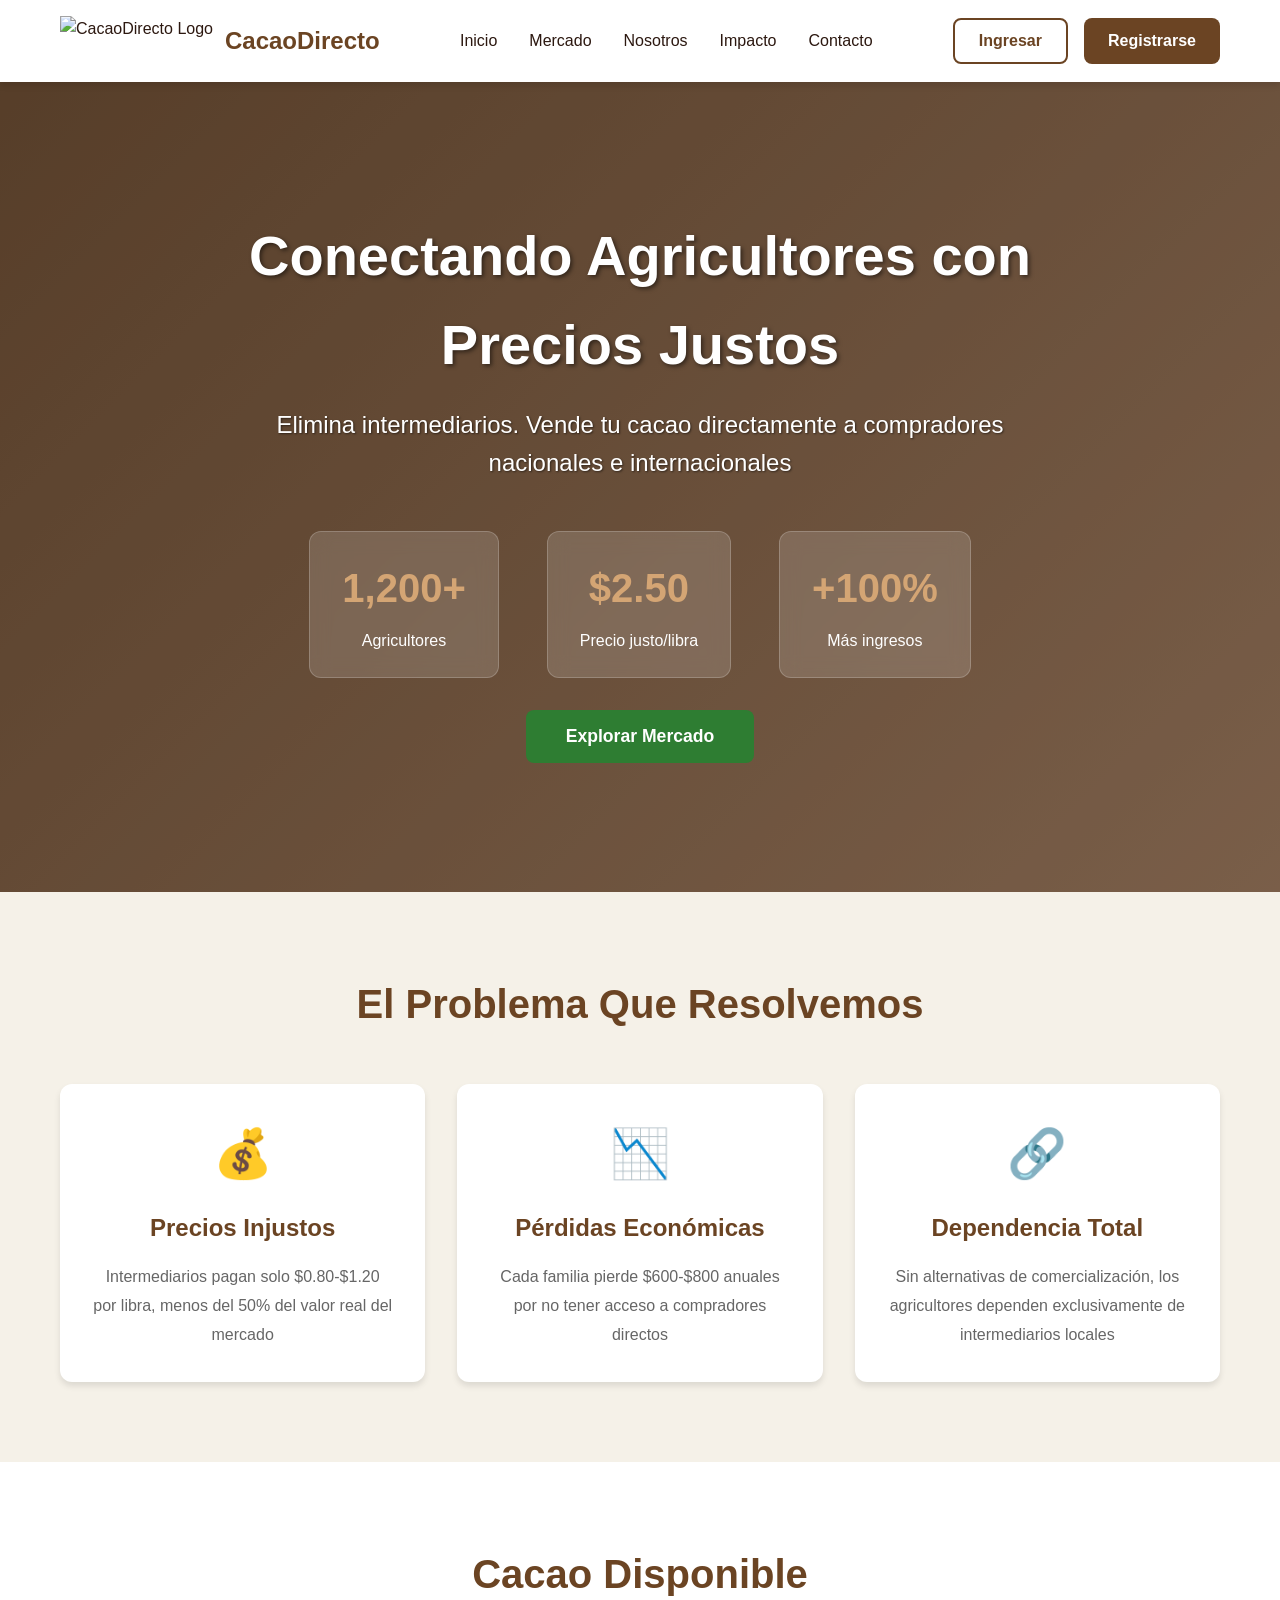
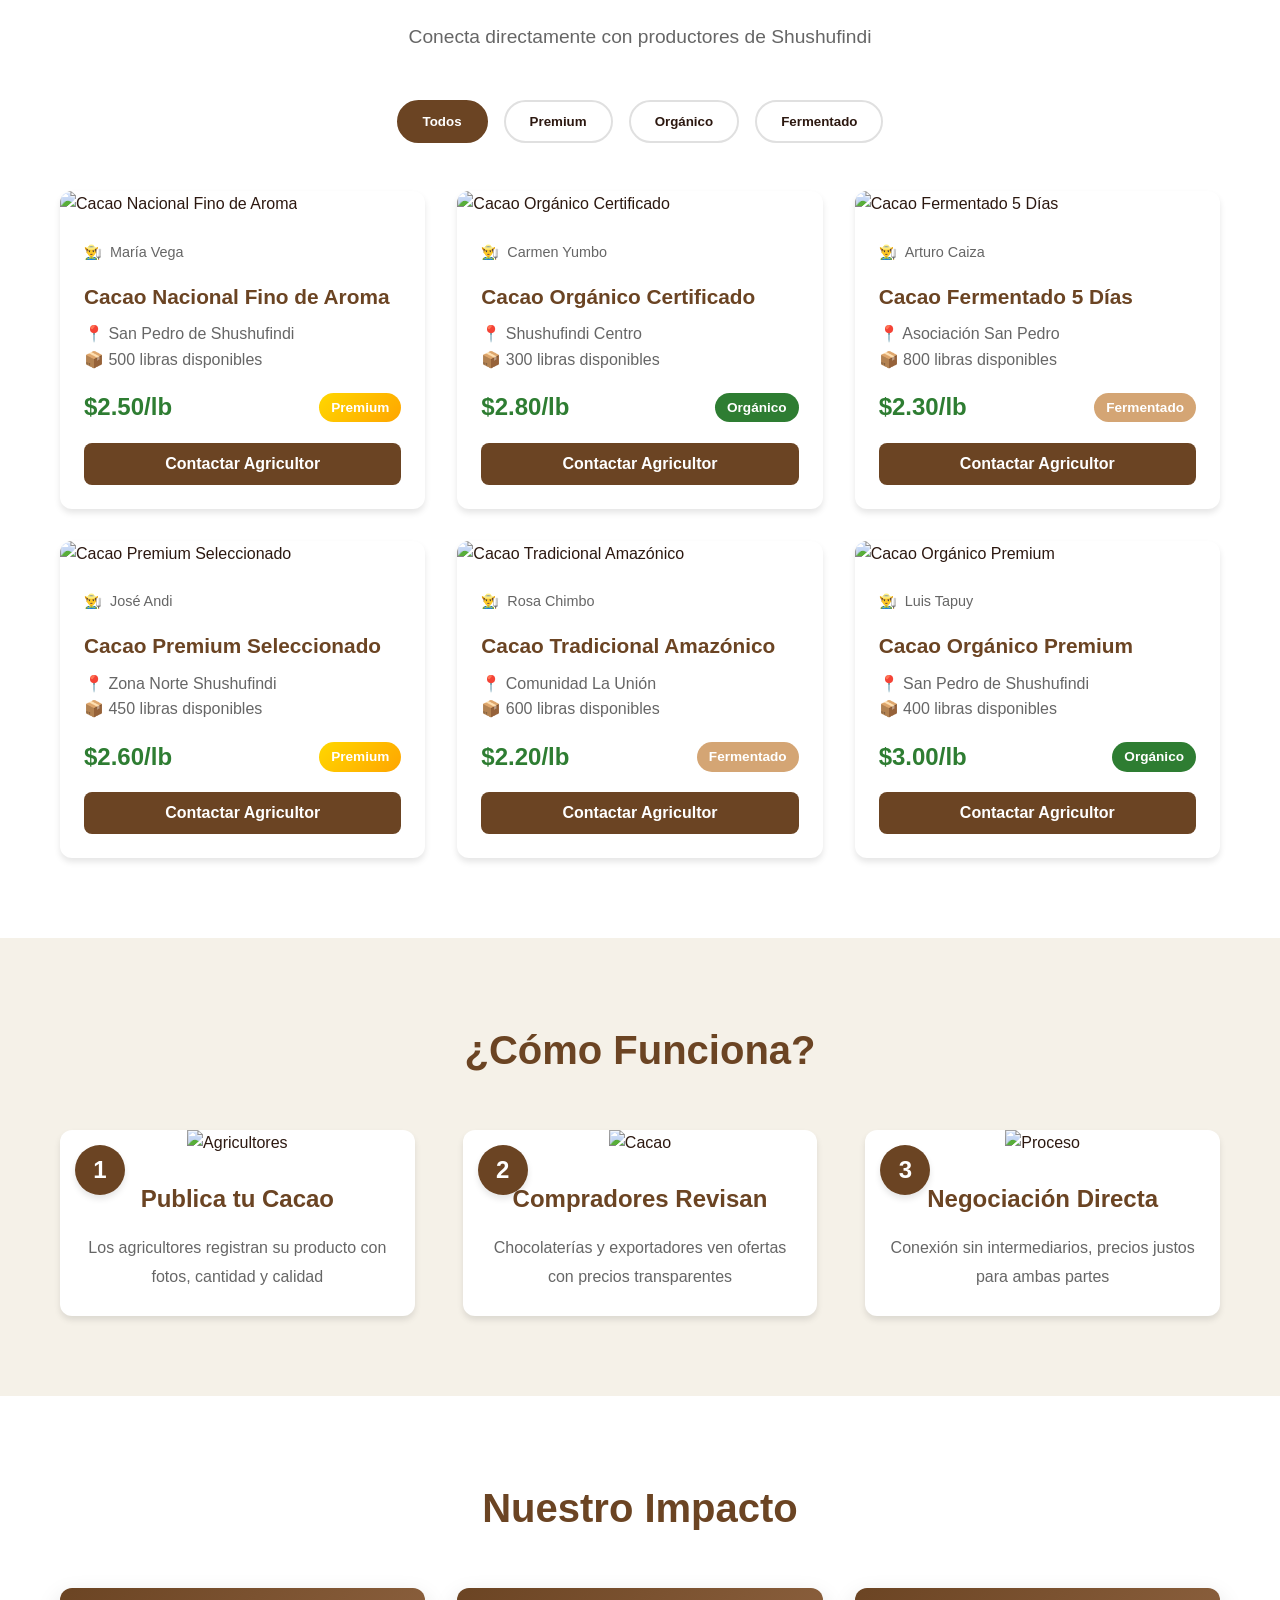
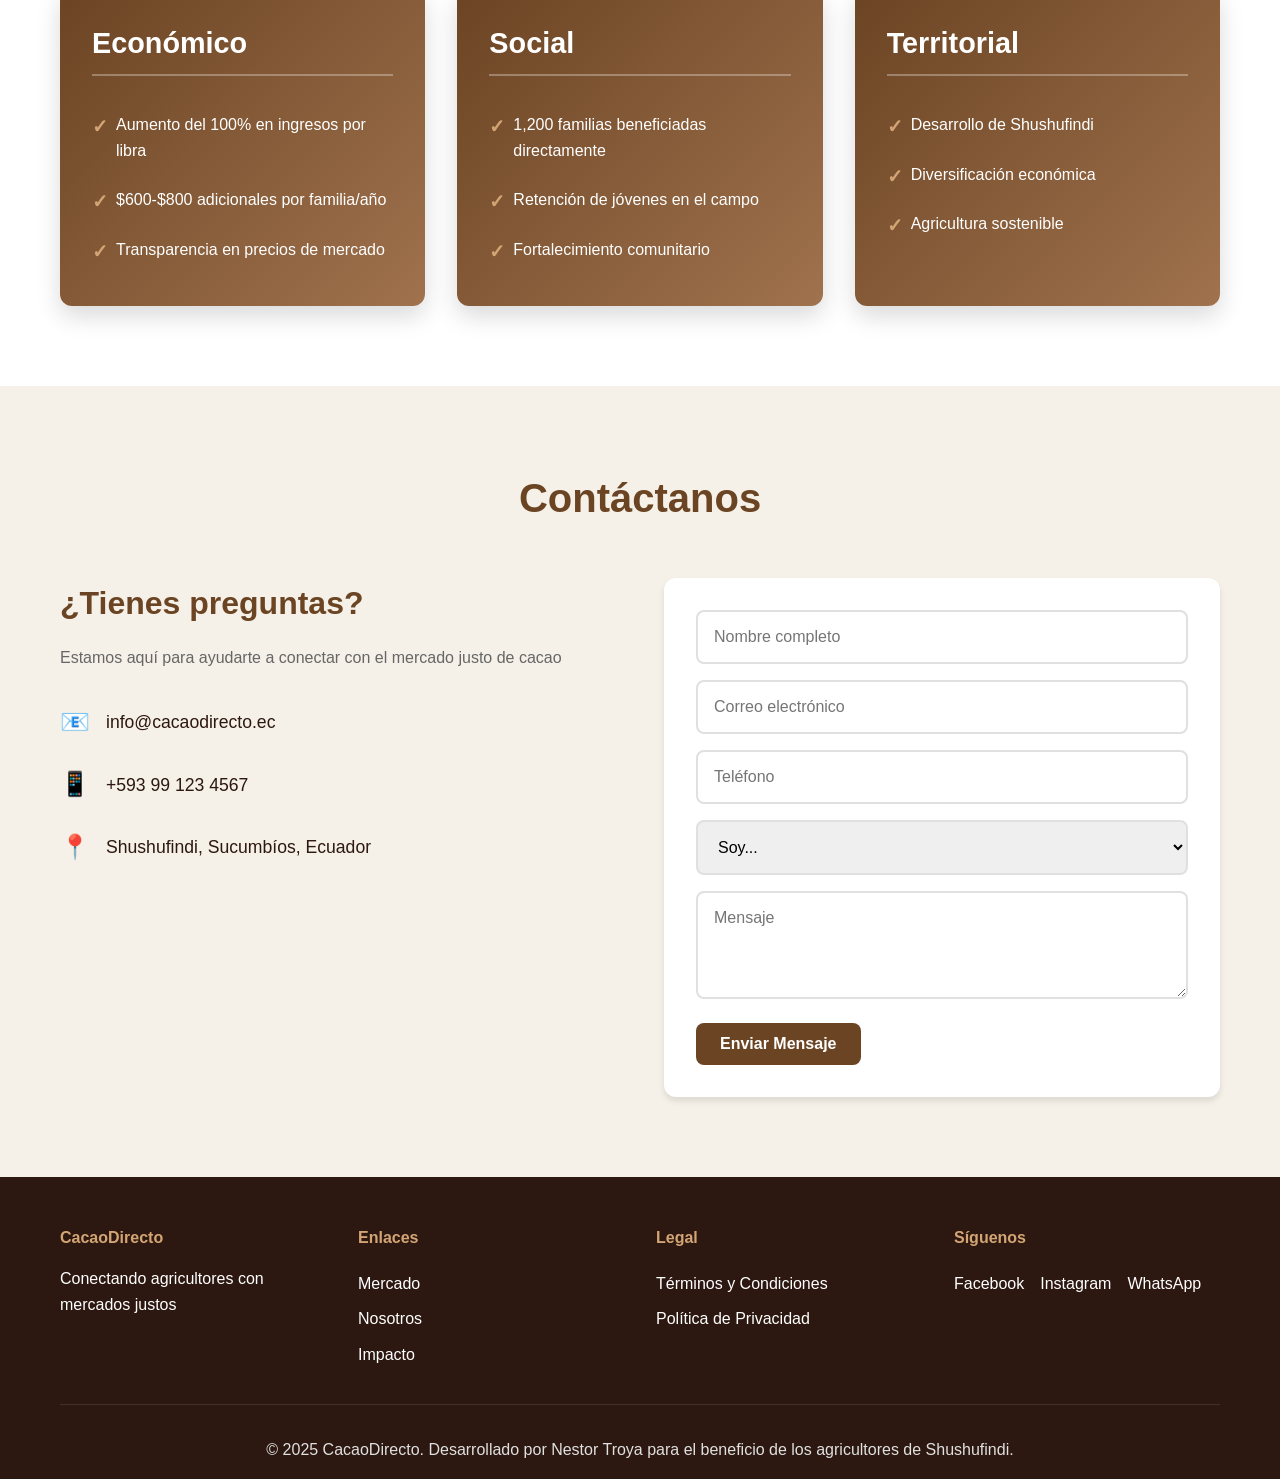
==== index.html @ 0a00c91e "Rename CacaoDirecto.html to index.html" ====
<!DOCTYPE html>
<html lang="es">
<head>
    <meta charset="UTF-8">
    <meta name="viewport" content="width=device-width, initial-scale=1.0">
    <title>CacaoDirecto - Comercio Justo de Cacao</title>
    <link rel="stylesheet" href="styles.css">
</head>
<body>
    <!-- Navigation -->
    <nav class="navbar">
        <div class="container">
            <div class="nav-brand">
                <img src="../Screenshot_96.png" alt="CacaoDirecto Logo" class="logo">
                <span class="brand-name">CacaoDirecto</span>
            </div>
            <ul class="nav-menu">
                <li><a href="#inicio">Inicio</a></li>
                <li><a href="#mercado">Mercado</a></li>
                <li><a href="#nosotros">Nosotros</a></li>
                <li><a href="#impacto">Impacto</a></li>
                <li><a href="#contacto">Contacto</a></li>
            </ul>
            <div class="nav-buttons">
                <button class="btn-secondary" onclick="mostrarLogin()">Ingresar</button>
                <button class="btn-primary" onclick="mostrarRegistro()">Registrarse</button>
            </div>
        </div>
    </nav>

    <!-- Hero Section -->
    <section id="inicio" class="hero">
        <div class="hero-overlay"></div>
        <div class="hero-content">
            <h1 class="hero-title">Conectando Agricultores con Precios Justos</h1>
            <p class="hero-subtitle">Elimina intermediarios. Vende tu cacao directamente a compradores nacionales e internacionales</p>
            <div class="hero-stats">
                <div class="stat-card">
                    <h3>1,200+</h3>
                    <p>Agricultores</p>
                </div>
                <div class="stat-card">
                    <h3>$2.50</h3>
                    <p>Precio justo/libra</p>
                </div>
                <div class="stat-card">
                    <h3>+100%</h3>
                    <p>Más ingresos</p>
                </div>
            </div>
            <button class="btn-hero" onclick="scrollToSection('mercado')">Explorar Mercado</button>
        </div>
    </section>

    <!-- Problema Section -->
    <section class="problema">
        <div class="container">
            <h2 class="section-title">El Problema Que Resolvemos</h2>
            <div class="problema-grid">
                <div class="problema-card">
                    <div class="problema-icon">💰</div>
                    <h3>Precios Injustos</h3>
                    <p>Intermediarios pagan solo $0.80-$1.20 por libra, menos del 50% del valor real del mercado</p>
                </div>
                <div class="problema-card">
                    <div class="problema-icon">📉</div>
                    <h3>Pérdidas Económicas</h3>
                    <p>Cada familia pierde $600-$800 anuales por no tener acceso a compradores directos</p>
                </div>
                <div class="problema-card">
                    <div class="problema-icon">🔗</div>
                    <h3>Dependencia Total</h3>
                    <p>Sin alternativas de comercialización, los agricultores dependen exclusivamente de intermediarios locales</p>
                </div>
            </div>
        </div>
    </section>

    <!-- Mercado Section -->
    <section id="mercado" class="mercado">
        <div class="container">
            <h2 class="section-title">Cacao Disponible</h2>
            <p class="section-subtitle">Conecta directamente con productores de Shushufindi</p>
            
            <div class="filtros">
                <button class="filtro-btn active" onclick="filtrarCacao('todos')">Todos</button>
                <button class="filtro-btn" onclick="filtrarCacao('premium')">Premium</button>
                <button class="filtro-btn" onclick="filtrarCacao('organico')">Orgánico</button>
                <button class="filtro-btn" onclick="filtrarCacao('fermentado')">Fermentado</button>
            </div>

            <div class="productos-grid" id="productosGrid">
                <!-- Los productos se cargan dinámicamente con JavaScript -->
            </div>
        </div>
    </section>

    <!-- Nosotros Section -->
    <section id="nosotros" class="nosotros">
        <div class="container">
            <h2 class="section-title">¿Cómo Funciona?</h2>
            <div class="proceso-grid">
                <div class="proceso-card">
                    <div class="proceso-numero">1</div>
                    <img src="https://www.agricultura.gob.ec/wp-content/uploads/2020/04/Venta-de-cacao-y-caf%C3%A9.png" alt="Agricultores">
                    <h3>Publica tu Cacao</h3>
                    <p>Los agricultores registran su producto con fotos, cantidad y calidad</p>
                </div>
                <div class="proceso-card">
                    <div class="proceso-numero">2</div>
                    <img src="https://grandsur.com/wp-content/uploads/2021/02/GrandSur-Our-Products-ASSS.jpg" alt="Cacao">
                    <h3>Compradores Revisan</h3>
                    <p>Chocolaterías y exportadores ven ofertas con precios transparentes</p>
                </div>
                <div class="proceso-card">
                    <div class="proceso-numero">3</div>
                    <img src="https://www.asadorcitywokalfafar.com/wp-content/uploads/2021/04/el-cacao-es-sano-para-la-salud.jpg" alt="Proceso">
                    <h3>Negociación Directa</h3>
                    <p>Conexión sin intermediarios, precios justos para ambas partes</p>
                </div>
            </div>
        </div>
    </section>

    <!-- Impacto Section -->
    <section id="impacto" class="impacto">
        <div class="container">
            <h2 class="section-title">Nuestro Impacto</h2>
            <div class="impacto-grid">
                <div class="impacto-card">
                    <h3>Económico</h3>
                    <ul>
                        <li>Aumento del 100% en ingresos por libra</li>
                        <li>$600-$800 adicionales por familia/año</li>
                        <li>Transparencia en precios de mercado</li>
                    </ul>
                </div>
                <div class="impacto-card">
                    <h3>Social</h3>
                    <ul>
                        <li>1,200 familias beneficiadas directamente</li>
                        <li>Retención de jóvenes en el campo</li>
                        <li>Fortalecimiento comunitario</li>
                    </ul>
                </div>
                <div class="impacto-card">
                    <h3>Territorial</h3>
                    <ul>
                        <li>Desarrollo de Shushufindi</li>
                        <li>Diversificación económica</li>
                        <li>Agricultura sostenible</li>
                    </ul>
                </div>
            </div>
        </div>
    </section>

    <!-- Contacto Section -->
    <section id="contacto" class="contacto">
        <div class="container">
            <h2 class="section-title">Contáctanos</h2>
            <div class="contacto-grid">
                <div class="contacto-info">
                    <h3>¿Tienes preguntas?</h3>
                    <p>Estamos aquí para ayudarte a conectar con el mercado justo de cacao</p>
                    <div class="contacto-item">
                        <span class="icon">📧</span>
                        <span>info@cacaodirecto.ec</span>
                    </div>
                    <div class="contacto-item">
                        <span class="icon">📱</span>
                        <span>+593 99 123 4567</span>
                    </div>
                    <div class="contacto-item">
                        <span class="icon">📍</span>
                        <span>Shushufindi, Sucumbíos, Ecuador</span>
                    </div>
                </div>
                <form class="contacto-form" onsubmit="enviarContacto(event)">
                    <input type="text" placeholder="Nombre completo" required>
                    <input type="email" placeholder="Correo electrónico" required>
                    <input type="tel" placeholder="Teléfono">
                    <select required>
                        <option value="">Soy...</option>
                        <option value="agricultor">Agricultor</option>
                        <option value="comprador">Comprador</option>
                        <option value="otro">Otro</option>
                    </select>
                    <textarea placeholder="Mensaje" rows="4" required></textarea>
                    <button type="submit" class="btn-primary">Enviar Mensaje</button>
                </form>
            </div>
        </div>
    </section>

    <!-- Footer -->
    <footer class="footer">
        <div class="container">
            <div class="footer-grid">
                <div class="footer-col">
                    <h4>CacaoDirecto</h4>
                    <p>Conectando agricultores con mercados justos</p>
                </div>
                <div class="footer-col">
                    <h4>Enlaces</h4>
                    <ul>
                        <li><a href="#mercado">Mercado</a></li>
                        <li><a href="#nosotros">Nosotros</a></li>
                        <li><a href="#impacto">Impacto</a></li>
                    </ul>
                </div>
                <div class="footer-col">
                    <h4>Legal</h4>
                    <ul>
                        <li><a href="#">Términos y Condiciones</a></li>
                        <li><a href="#">Política de Privacidad</a></li>
                    </ul>
                </div>
                <div class="footer-col">
                    <h4>Síguenos</h4>
                    <div class="social-links">
                        <a href="#">Facebook</a>
                        <a href="#">Instagram</a>
                        <a href="#">WhatsApp</a>
                    </div>
                </div>
            </div>
            <div class="footer-bottom">
                <p>&copy; 2025 CacaoDirecto. Desarrollado por Nestor Troya para el beneficio de los agricultores de Shushufindi.</p>
            </div>
        </div>
    </footer>

    <!-- Modal Login -->
    <div id="modalLogin" class="modal">
        <div class="modal-content">
            <span class="close" onclick="cerrarModal('modalLogin')">&times;</span>
            <h2>Iniciar Sesión</h2>
            <form onsubmit="iniciarSesion(event)">
                <input type="email" placeholder="Correo electrónico" required>
                <input type="password" placeholder="Contraseña" required>
                <button type="submit" class="btn-primary">Ingresar</button>
            </form>
        </div>
    </div>

    <!-- Modal Registro -->
    <div id="modalRegistro" class="modal">
        <div class="modal-content">
            <span class="close" onclick="cerrarModal('modalRegistro')">&times;</span>
            <h2>Registrarse</h2>
            <form onsubmit="registrarse(event)">
                <input type="text" placeholder="Nombre completo" required>
                <input type="email" placeholder="Correo electrónico" required>
                <input type="tel" placeholder="Teléfono" required>
                <select required>
                    <option value="">Tipo de usuario</option>
                    <option value="agricultor">Agricultor</option>
                    <option value="comprador">Comprador</option>
                </select>
                <input type="password" placeholder="Contraseña" required>
                <button type="submit" class="btn-primary">Crear Cuenta</button>
            </form>
        </div>
    </div>

    <script src="script.js"></script>
</body>
</html>
---- styles.css ----
/* Reset y Variables */
* {
    margin: 0;
    padding: 0;
    box-sizing: border-box;
}

:root {
    --primary-color: #6B4423;
    --secondary-color: #A0724E;
    --accent-color: #D4A574;
    --success-color: #2E7D32;
    --danger-color: #C62828;
    --light-bg: #F5F1E8;
    --dark-text: #2C1810;
    --white: #FFFFFF;
    --gray: #666666;
    --light-gray: #E0E0E0;
    --shadow: 0 4px 6px rgba(0,0,0,0.1);
    --shadow-lg: 0 10px 25px rgba(0,0,0,0.15);
}

body {
    font-family: 'Segoe UI', Tahoma, Geneva, Verdana, sans-serif;
    line-height: 1.6;
    color: var(--dark-text);
    background-color: var(--white);
}

.container {
    max-width: 1200px;
    margin: 0 auto;
    padding: 0 20px;
}

/* Navigation */
.navbar {
    background: var(--white);
    box-shadow: var(--shadow);
    position: sticky;
    top: 0;
    z-index: 1000;
    padding: 1rem 0;
}

.navbar .container {
    display: flex;
    justify-content: space-between;
    align-items: center;
}

.nav-brand {
    display: flex;
    align-items: center;
    gap: 12px;
}

.logo {
    height: 50px;
    width: auto;
}

.brand-name {
    font-size: 1.5rem;
    font-weight: 700;
    color: var(--primary-color);
}

.nav-menu {
    display: flex;
    list-style: none;
    gap: 2rem;
}

.nav-menu a {
    text-decoration: none;
    color: var(--dark-text);
    font-weight: 500;
    transition: color 0.3s;
}

.nav-menu a:hover {
    color: var(--primary-color);
}

.nav-buttons {
    display: flex;
    gap: 1rem;
}

/* Buttons */
.btn-primary, .btn-secondary, .btn-hero {
    padding: 0.75rem 1.5rem;
    border: none;
    border-radius: 8px;
    font-size: 1rem;
    font-weight: 600;
    cursor: pointer;
    transition: all 0.3s;
}

.btn-primary {
    background: var(--primary-color);
    color: var(--white);
}

.btn-primary:hover {
    background: var(--secondary-color);
    transform: translateY(-2px);
    box-shadow: var(--shadow);
}

.btn-secondary {
    background: transparent;
    color: var(--primary-color);
    border: 2px solid var(--primary-color);
}

.btn-secondary:hover {
    background: var(--primary-color);
    color: var(--white);
}

.btn-hero {
    background: var(--success-color);
    color: var(--white);
    padding: 1rem 2.5rem;
    font-size: 1.1rem;
}

.btn-hero:hover {
    background: #1B5E20;
    transform: scale(1.05);
}

/* Hero Section */
.hero {
    position: relative;
    background: linear-gradient(135deg, rgba(107,68,35,0.9), rgba(160,114,78,0.85)),
                url('https://grandsur.com/wp-content/uploads/2021/02/GrandSur-Our-Products-ASSS.jpg');
    background-size: cover;
    background-position: center;
    background-attachment: fixed;
    min-height: 90vh;
    display: flex;
    align-items: center;
    justify-content: center;
    color: var(--white);
    text-align: center;
}

.hero-overlay {
    position: absolute;
    top: 0;
    left: 0;
    right: 0;
    bottom: 0;
    background: rgba(0,0,0,0.3);
}

.hero-content {
    position: relative;
    z-index: 1;
    max-width: 900px;
    padding: 2rem;
}

.hero-title {
    font-size: 3.5rem;
    font-weight: 800;
    margin-bottom: 1rem;
    text-shadow: 2px 2px 4px rgba(0,0,0,0.5);
}

.hero-subtitle {
    font-size: 1.5rem;
    margin-bottom: 3rem;
    text-shadow: 1px 1px 2px rgba(0,0,0,0.5);
}

.hero-stats {
    display: flex;
    justify-content: center;
    gap: 3rem;
    margin-bottom: 2rem;
}

.stat-card {
    background: rgba(255,255,255,0.15);
    backdrop-filter: blur(10px);
    padding: 1.5rem 2rem;
    border-radius: 12px;
    border: 1px solid rgba(255,255,255,0.2);
}

.stat-card h3 {
    font-size: 2.5rem;
    margin-bottom: 0.5rem;
    color: var(--accent-color);
}

.stat-card p {
    font-size: 1rem;
}

/* Sections */
.section-title {
    font-size: 2.5rem;
    color: var(--primary-color);
    text-align: center;
    margin-bottom: 1rem;
    font-weight: 700;
}

.section-subtitle {
    text-align: center;
    color: var(--gray);
    font-size: 1.2rem;
    margin-bottom: 3rem;
}

/* Problema Section */
.problema {
    padding: 5rem 0;
    background: var(--light-bg);
}

.problema-grid {
    display: grid;
    grid-template-columns: repeat(auto-fit, minmax(300px, 1fr));
    gap: 2rem;
    margin-top: 3rem;
}

.problema-card {
    background: var(--white);
    padding: 2rem;
    border-radius: 12px;
    text-align: center;
    box-shadow: var(--shadow);
    transition: transform 0.3s, box-shadow 0.3s;
}

.problema-card:hover {
    transform: translateY(-10px);
    box-shadow: var(--shadow-lg);
}

.problema-icon {
    font-size: 3rem;
    margin-bottom: 1rem;
}

.problema-card h3 {
    color: var(--primary-color);
    margin-bottom: 1rem;
    font-size: 1.5rem;
}

.problema-card p {
    color: var(--gray);
    line-height: 1.8;
}

/* Mercado Section */
.mercado {
    padding: 5rem 0;
}

.filtros {
    display: flex;
    justify-content: center;
    gap: 1rem;
    margin-bottom: 3rem;
    flex-wrap: wrap;
}

.filtro-btn {
    padding: 0.75rem 1.5rem;
    border: 2px solid var(--light-gray);
    background: var(--white);
    border-radius: 25px;
    cursor: pointer;
    transition: all 0.3s;
    font-weight: 600;
    color: var(--dark-text);
}

.filtro-btn.active,
.filtro-btn:hover {
    background: var(--primary-color);
    color: var(--white);
    border-color: var(--primary-color);
}

.productos-grid {
    display: grid;
    grid-template-columns: repeat(auto-fill, minmax(280px, 1fr));
    gap: 2rem;
}

.producto-card {
    background: var(--white);
    border-radius: 12px;
    overflow: hidden;
    box-shadow: var(--shadow);
    transition: transform 0.3s, box-shadow 0.3s;
}

.producto-card:hover {
    transform: translateY(-5px);
    box-shadow: var(--shadow-lg);
}

.producto-img {
    width: 100%;
    height: 200px;
    object-fit: cover;
}

.producto-info {
    padding: 1.5rem;
}

.producto-agricultor {
    display: flex;
    align-items: center;
    gap: 0.5rem;
    margin-bottom: 1rem;
    color: var(--gray);
    font-size: 0.9rem;
}

.producto-titulo {
    font-size: 1.3rem;
    color: var(--primary-color);
    margin-bottom: 0.5rem;
}

.producto-detalles {
    color: var(--gray);
    margin-bottom: 1rem;
}

.producto-precio {
    display: flex;
    justify-content: space-between;
    align-items: center;
    margin-top: 1rem;
}

.precio {
    font-size: 1.5rem;
    font-weight: 700;
    color: var(--success-color);
}

.badge {
    background: var(--accent-color);
    color: var(--white);
    padding: 0.25rem 0.75rem;
    border-radius: 15px;
    font-size: 0.85rem;
    font-weight: 600;
}

.badge.premium {
    background: linear-gradient(135deg, #FFD700, #FFA500);
}

.badge.organico {
    background: var(--success-color);
}

/* Nosotros Section */
.nosotros {
    padding: 5rem 0;
    background: var(--light-bg);
}

.proceso-grid {
    display: grid;
    grid-template-columns: repeat(auto-fit, minmax(300px, 1fr));
    gap: 3rem;
    margin-top: 3rem;
}

.proceso-card {
    background: var(--white);
    border-radius: 12px;
    overflow: hidden;
    box-shadow: var(--shadow);
    text-align: center;
    position: relative;
}

.proceso-numero {
    position: absolute;
    top: 15px;
    left: 15px;
    background: var(--primary-color);
    color: var(--white);
    width: 50px;
    height: 50px;
    border-radius: 50%;
    display: flex;
    align-items: center;
    justify-content: center;
    font-size: 1.5rem;
    font-weight: 700;
    box-shadow: var(--shadow);
}

.proceso-card img {
    width: 100%;
    height: 250px;
    object-fit: cover;
}

.proceso-card h3 {
    color: var(--primary-color);
    margin: 1.5rem 0 1rem;
    font-size: 1.5rem;
}

.proceso-card p {
    color: var(--gray);
    padding: 0 1.5rem 1.5rem;
    line-height: 1.8;
}

/* Impacto Section */
.impacto {
    padding: 5rem 0;
}

.impacto-grid {
    display: grid;
    grid-template-columns: repeat(auto-fit, minmax(300px, 1fr));
    gap: 2rem;
    margin-top: 3rem;
}

.impacto-card {
    background: linear-gradient(135deg, var(--primary-color), var(--secondary-color));
    color: var(--white);
    padding: 2rem;
    border-radius: 12px;
    box-shadow: var(--shadow-lg);
}

.impacto-card h3 {
    font-size: 1.8rem;
    margin-bottom: 1.5rem;
    border-bottom: 2px solid rgba(255,255,255,0.3);
    padding-bottom: 0.5rem;
}

.impacto-card ul {
    list-style: none;
}

.impacto-card li {
    padding: 0.75rem 0;
    padding-left: 1.5rem;
    position: relative;
}

.impacto-card li::before {
    content: "✓";
    position: absolute;
    left: 0;
    color: var(--accent-color);
    font-weight: 700;
    font-size: 1.2rem;
}

/* Contacto Section */
.contacto {
    padding: 5rem 0;
    background: var(--light-bg);
}

.contacto-grid {
    display: grid;
    grid-template-columns: 1fr 1fr;
    gap: 3rem;
    margin-top: 3rem;
}

.contacto-info h3 {
    color: var(--primary-color);
    font-size: 2rem;
    margin-bottom: 1rem;
}

.contacto-info p {
    color: var(--gray);
    margin-bottom: 2rem;
}

.contacto-item {
    display: flex;
    align-items: center;
    gap: 1rem;
    margin-bottom: 1.5rem;
    font-size: 1.1rem;
}

.contacto-item .icon {
    font-size: 1.5rem;
}

.contacto-form {
    background: var(--white);
    padding: 2rem;
    border-radius: 12px;
    box-shadow: var(--shadow);
}

.contacto-form input,
.contacto-form select,
.contacto-form textarea {
    width: 100%;
    padding: 1rem;
    margin-bottom: 1rem;
    border: 2px solid var(--light-gray);
    border-radius: 8px;
    font-size: 1rem;
    font-family: inherit;
    transition: border-color 0.3s;
}

.contacto-form input:focus,
.contacto-form select:focus,
.contacto-form textarea:focus {
    outline: none;
    border-color: var(--primary-color);
}

/* Footer */
.footer {
    background: var(--dark-text);
    color: var(--white);
    padding: 3rem 0 1rem;
}

.footer-grid {
    display: grid;
    grid-template-columns: repeat(auto-fit, minmax(200px, 1fr));
    gap: 2rem;
    margin-bottom: 2rem;
}

.footer-col h4 {
    margin-bottom: 1rem;
    color: var(--accent-color);
}

.footer-col ul {
    list-style: none;
}

.footer-col a {
    color: var(--white);
    text-decoration: none;
    display: block;
    padding: 0.3rem 0;
    transition: color 0.3s;
}

.footer-col a:hover {
    color: var(--accent-color);
}

.social-links {
    display: flex;
    gap: 1rem;
}

.footer-bottom {
    text-align: center;
    padding-top: 2rem;
    border-top: 1px solid rgba(255,255,255,0.1);
    color: var(--light-gray);
}

/* Modal */
.modal {
    display: none;
    position: fixed;
    z-index: 2000;
    left: 0;
    top: 0;
    width: 100%;
    height: 100%;
    background: rgba(0,0,0,0.6);
    backdrop-filter: blur(5px);
}

.modal-content {
    background: var(--white);
    margin: 5% auto;
    padding: 2rem;
    border-radius: 12px;
    width: 90%;
    max-width: 500px;
    position: relative;
    animation: slideDown 0.3s;
}

@keyframes slideDown {
    from {
        transform: translateY(-50px);
        opacity: 0;
    }
    to {
        transform: translateY(0);
        opacity: 1;
    }
}

.close {
    position: absolute;
    right: 20px;
    top: 15px;
    font-size: 2rem;
    cursor: pointer;
    color: var(--gray);
}

.close:hover {
    color: var(--danger-color);
}

.modal-content h2 {
    color: var(--primary-color);
    margin-bottom: 1.5rem;
}

.modal-content form input,
.modal-content form select {
    width: 100%;
    padding: 1rem;
    margin-bottom: 1rem;
    border: 2px solid var(--light-gray);
    border-radius: 8px;
    font-size: 1rem;
}

/* Responsive */
@media (max-width: 768px) {
    .nav-menu {
        display: none;
    }
    
    .hero-title {
        font-size: 2rem;
    }
    
    .hero-subtitle {
        font-size: 1rem;
    }
    
    .hero-stats {
        flex-direction: column;
        gap: 1rem;
    }
    
    .contacto-grid {
        grid-template-columns: 1fr;
    }
    
    .section-title {
        font-size: 2rem;
    }
}
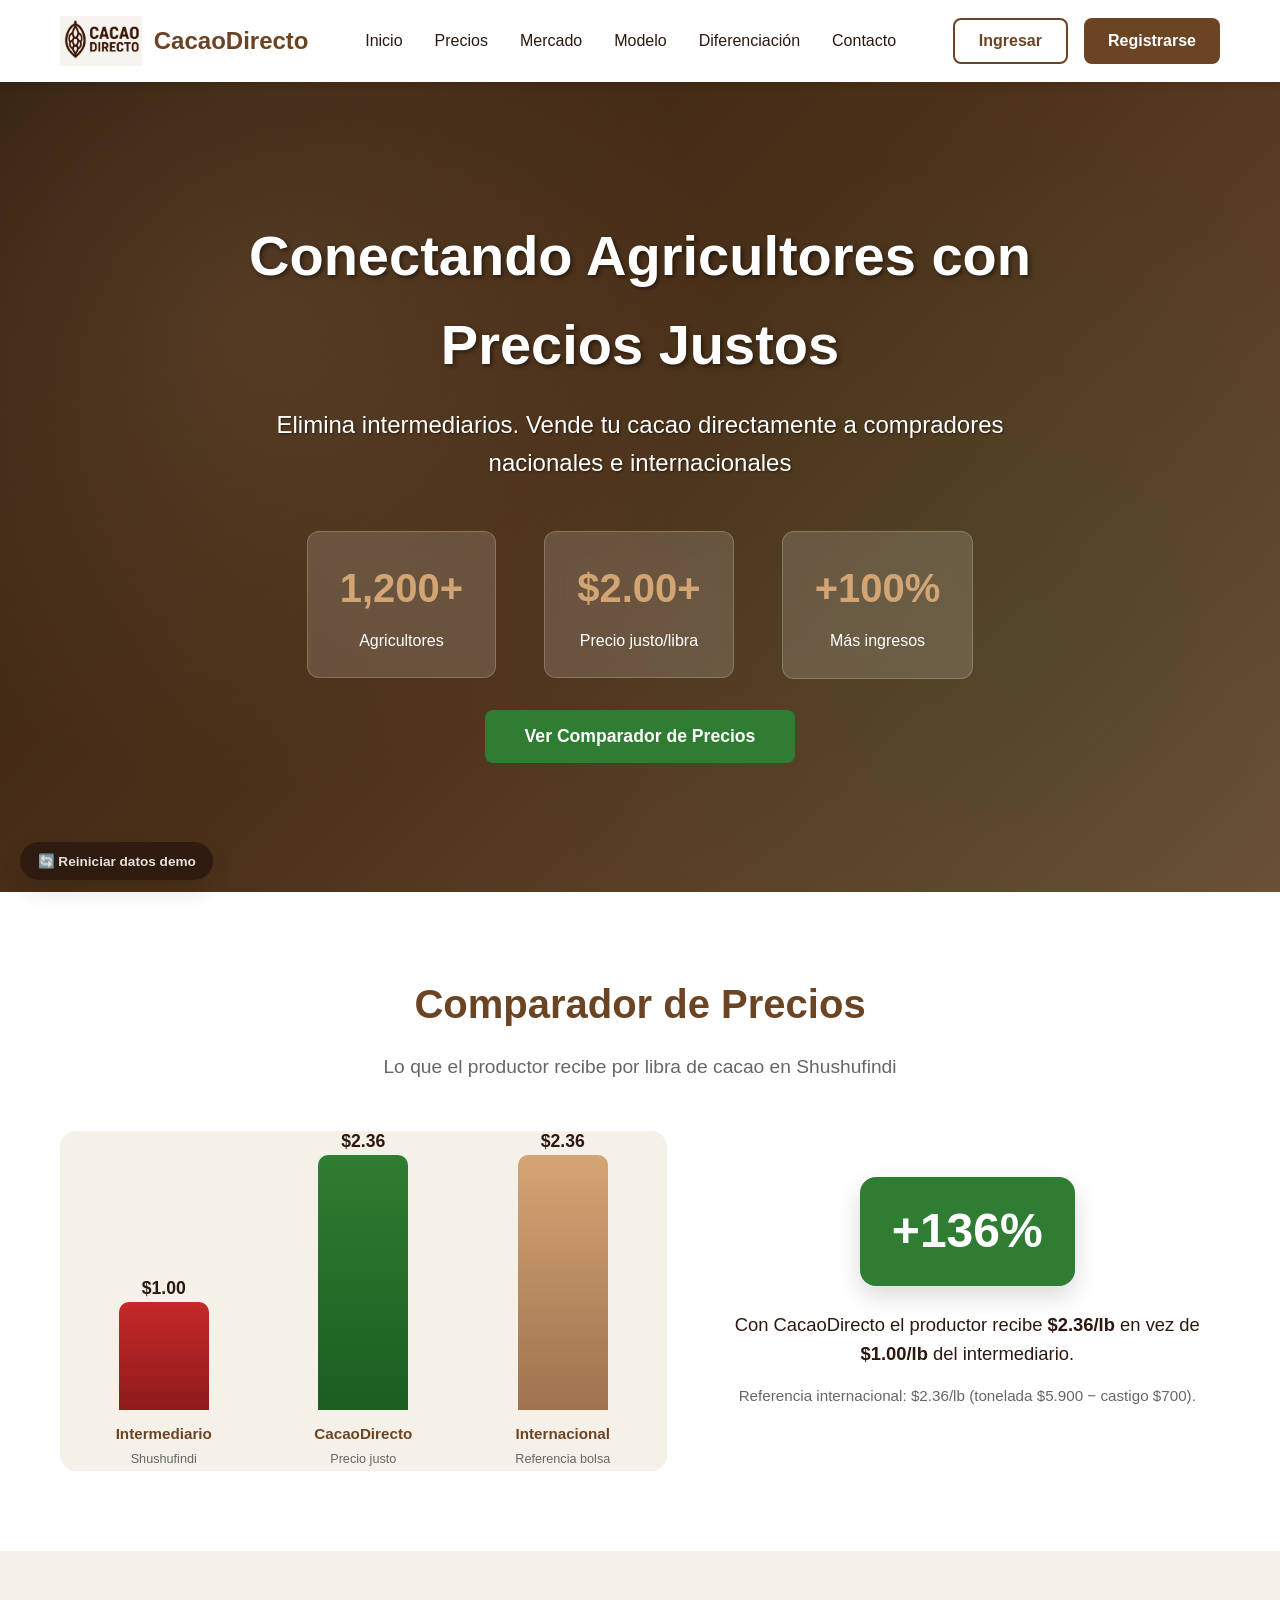
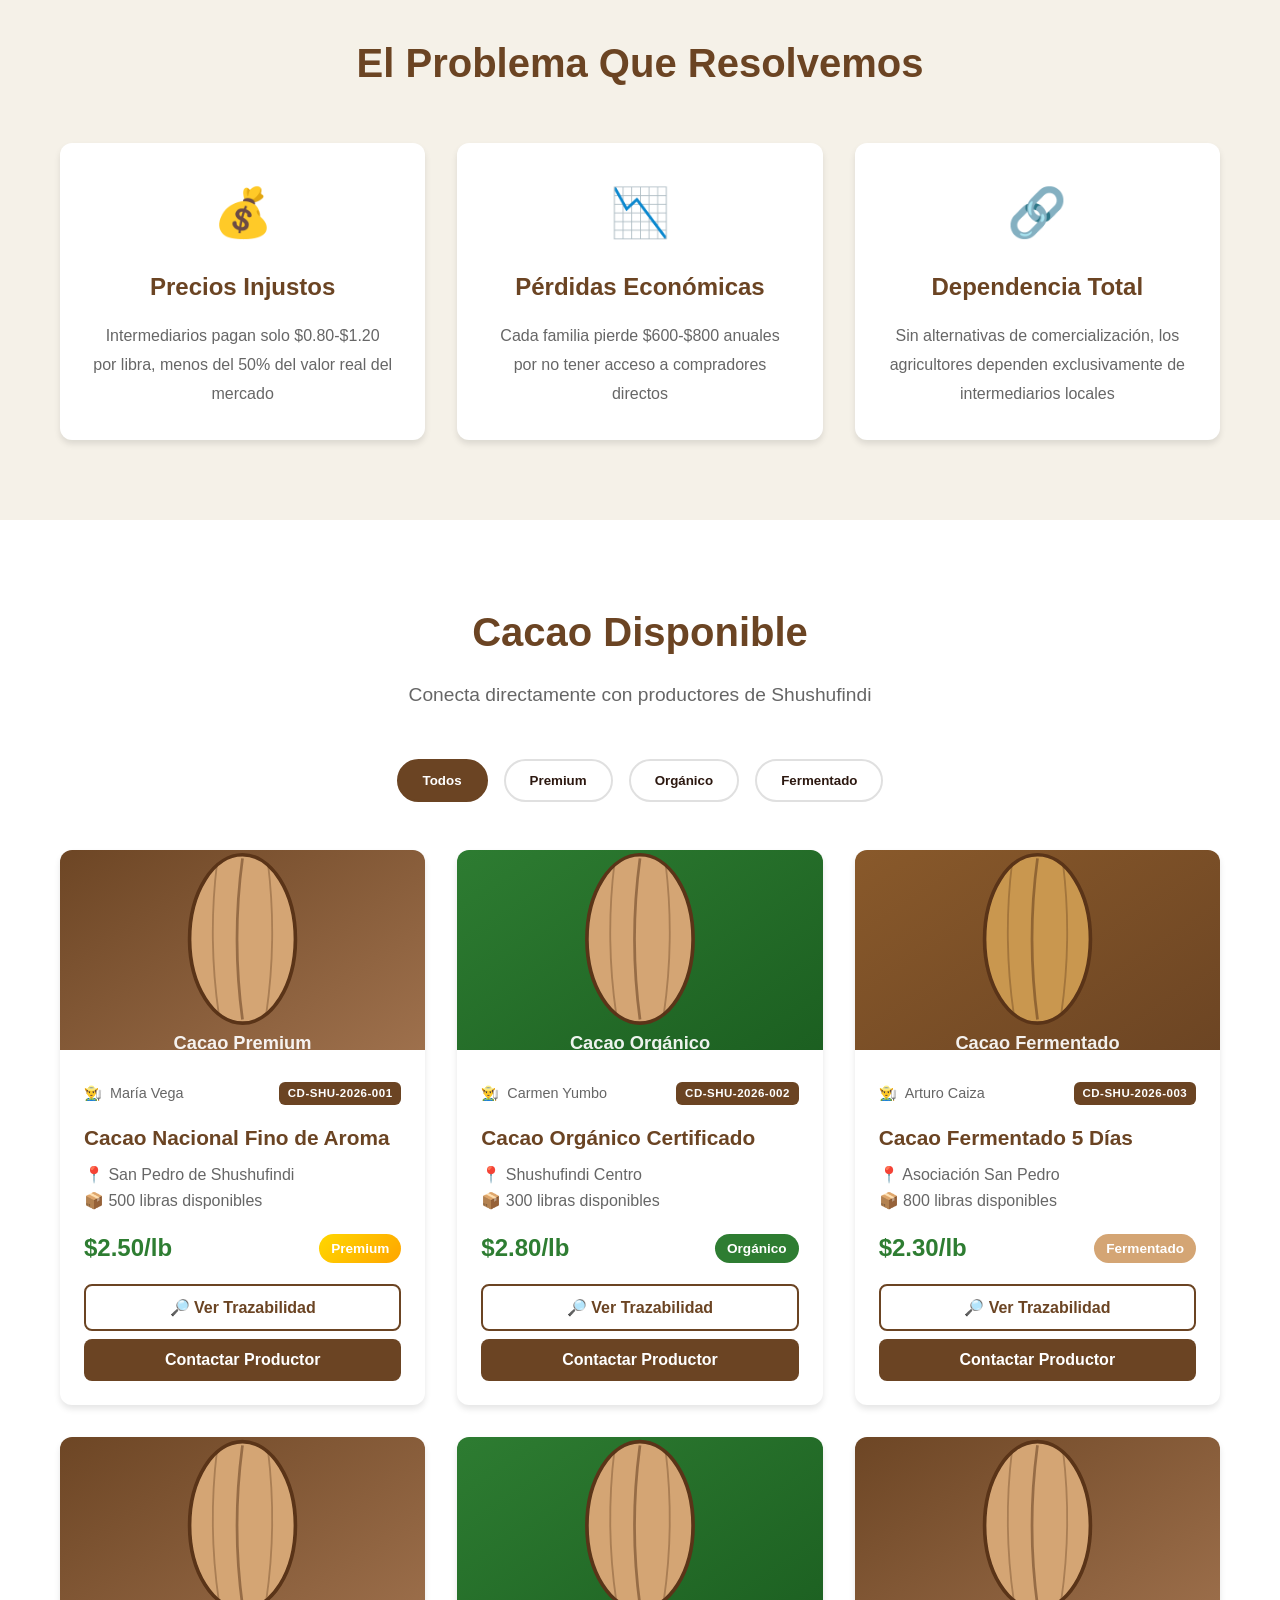
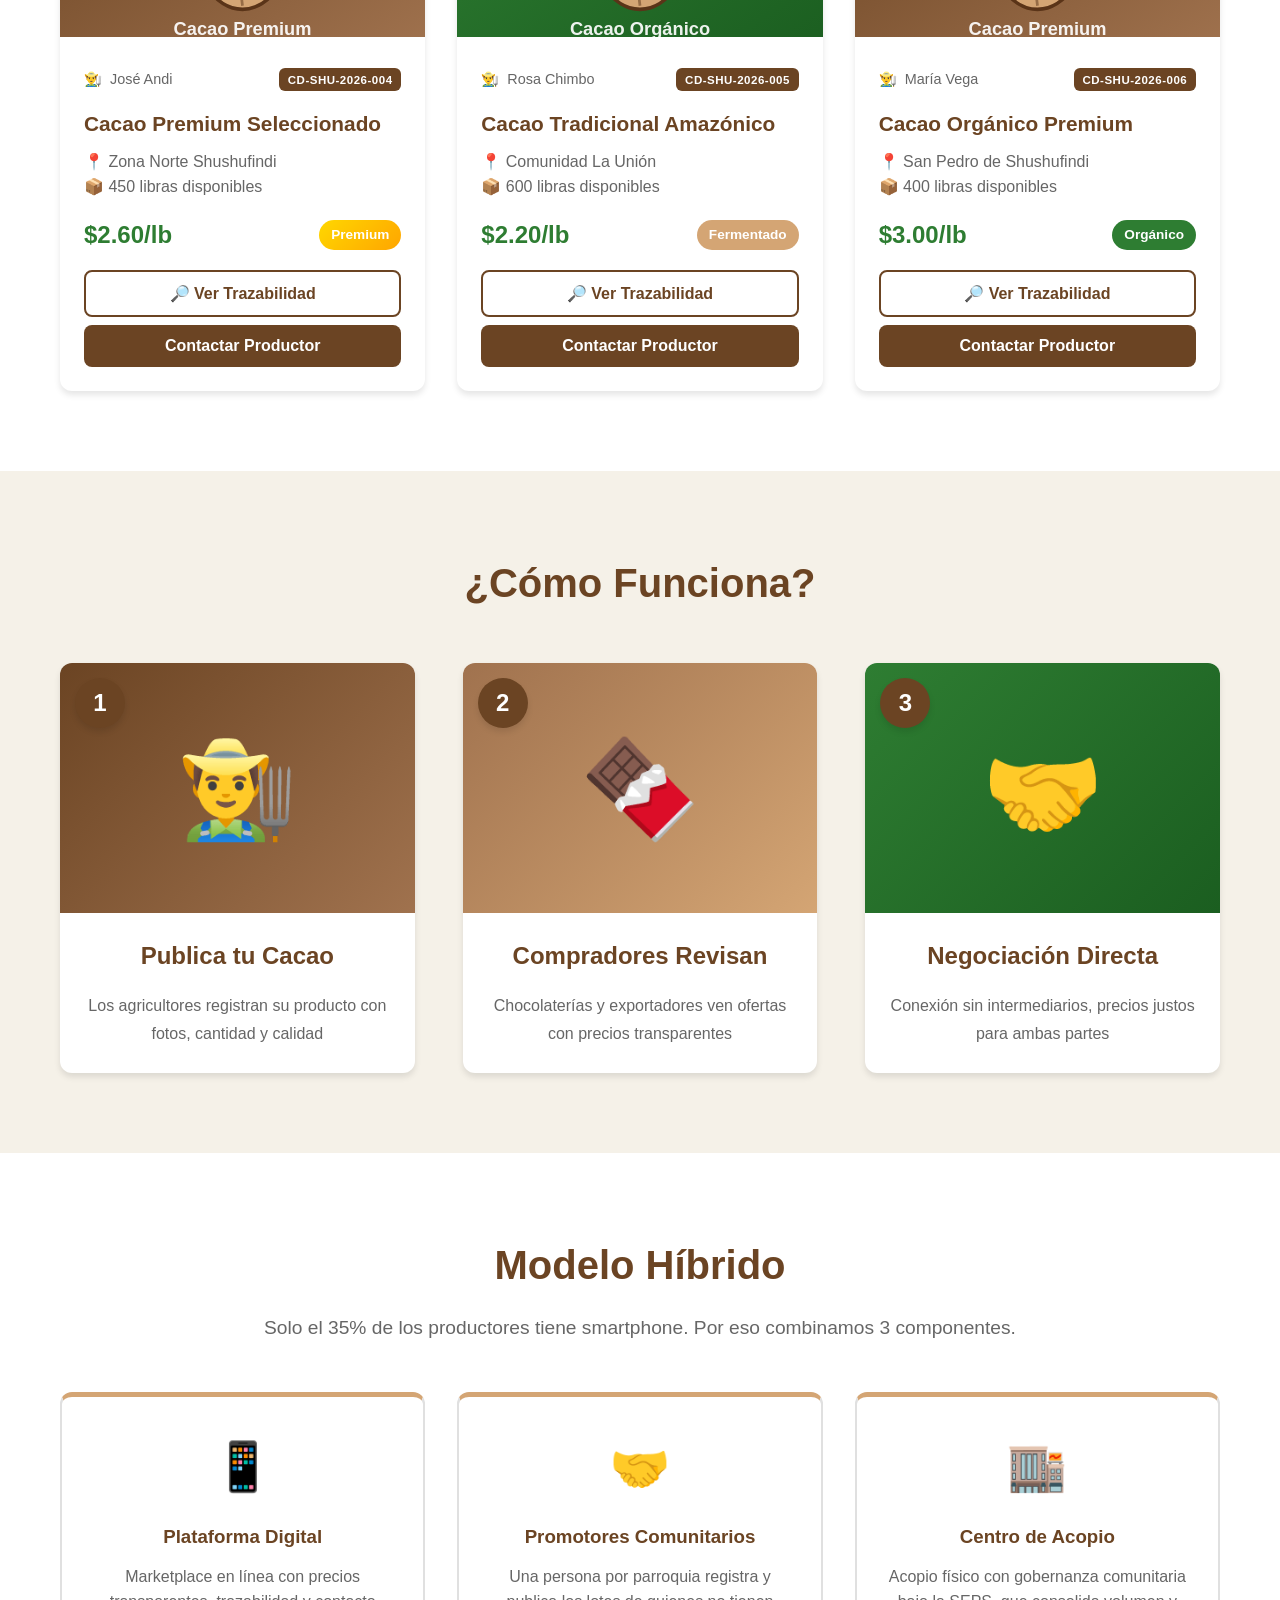
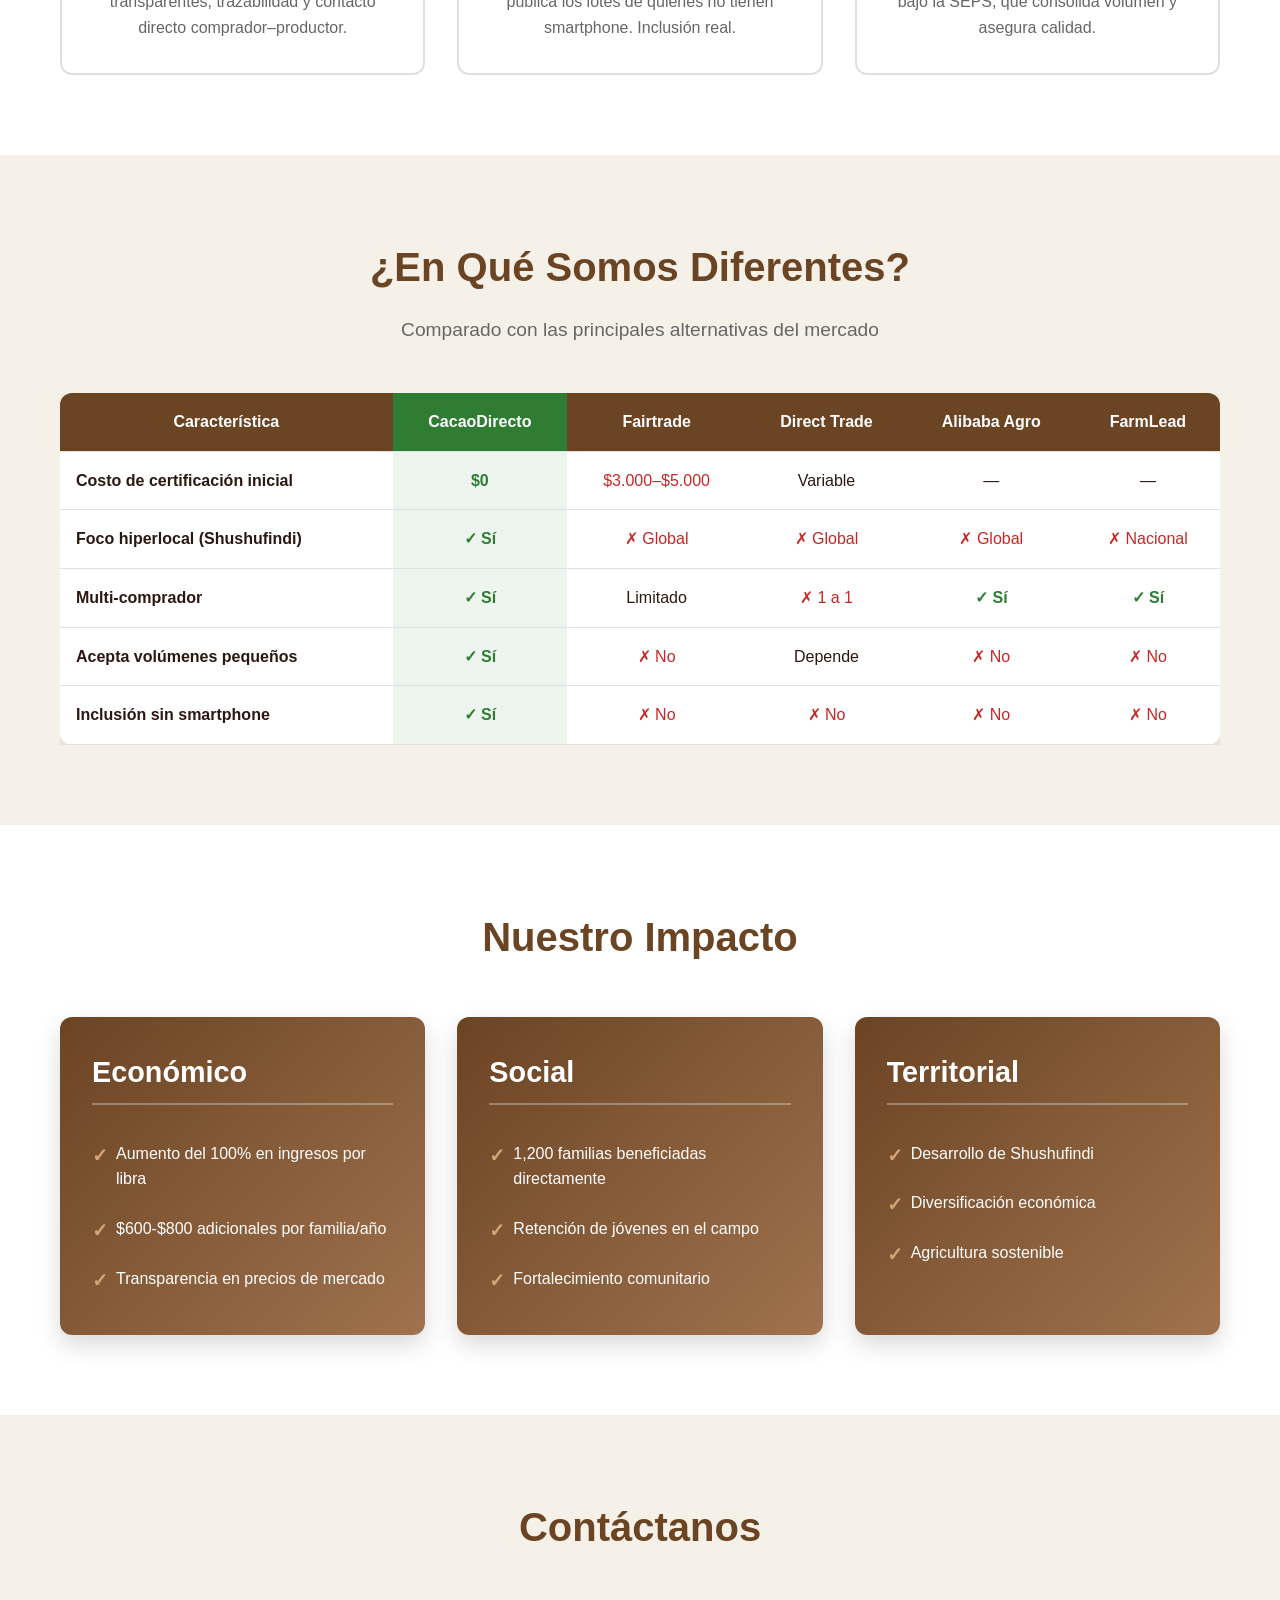
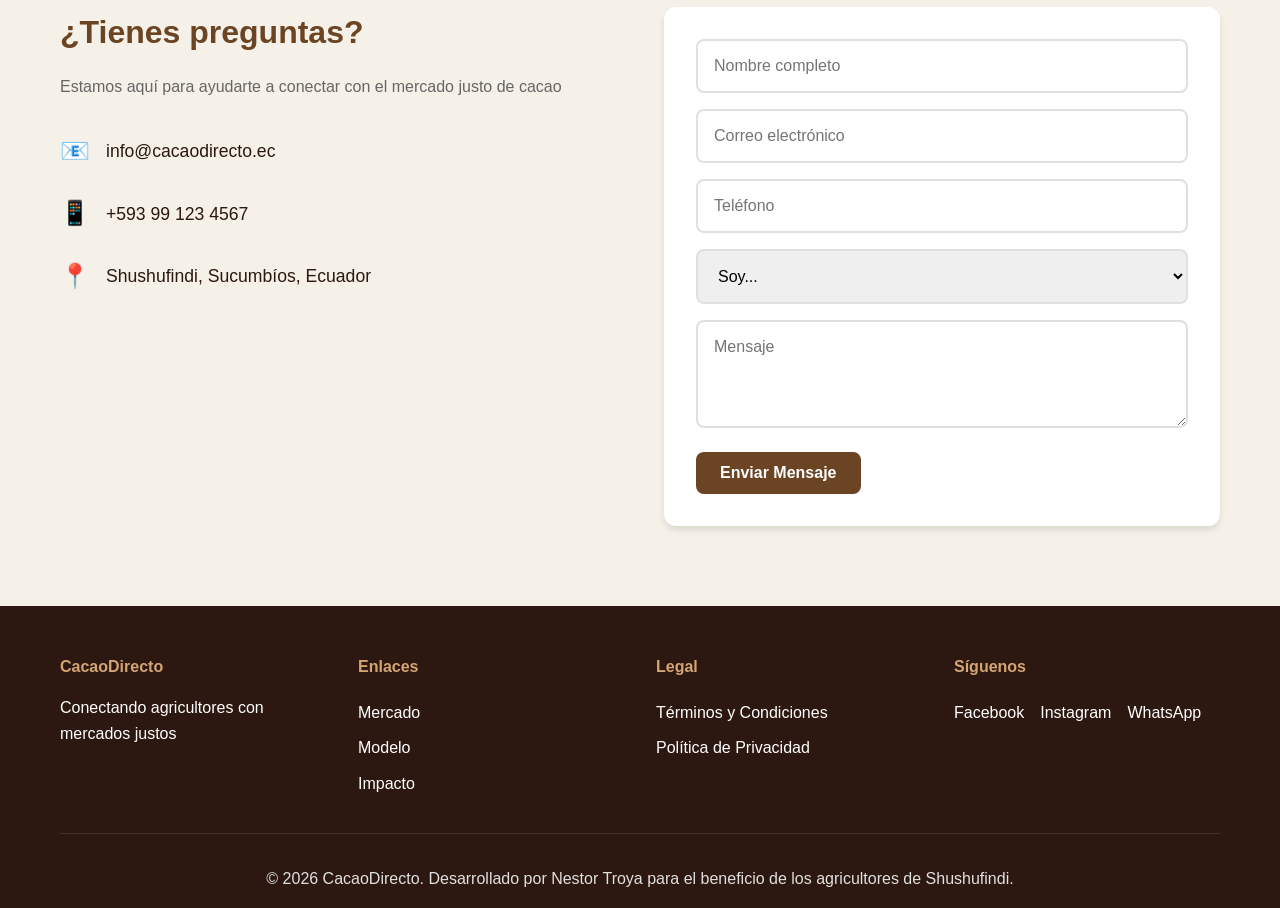
==== commit 7f1b4547: "Sistema con roles y trazabilidad Sistema con roles y trazabilidad" ====
--- a/index.html
+++ b/index.html
@@ -1,269 +1,430 @@
-<!DOCTYPE html>
-<html lang="es">
-<head>
-    <meta charset="UTF-8">
-    <meta name="viewport" content="width=device-width, initial-scale=1.0">
-    <title>CacaoDirecto - Comercio Justo de Cacao</title>
-    <link rel="stylesheet" href="styles.css">
-</head>
-<body>
-    <!-- Navigation -->
-    <nav class="navbar">
-        <div class="container">
-            <div class="nav-brand">
-                <img src="../Screenshot_96.png" alt="CacaoDirecto Logo" class="logo">
-                <span class="brand-name">CacaoDirecto</span>
-            </div>
-            <ul class="nav-menu">
-                <li><a href="#inicio">Inicio</a></li>
-                <li><a href="#mercado">Mercado</a></li>
-                <li><a href="#nosotros">Nosotros</a></li>
-                <li><a href="#impacto">Impacto</a></li>
-                <li><a href="#contacto">Contacto</a></li>
-            </ul>
-            <div class="nav-buttons">
-                <button class="btn-secondary" onclick="mostrarLogin()">Ingresar</button>
-                <button class="btn-primary" onclick="mostrarRegistro()">Registrarse</button>
-            </div>
-        </div>
-    </nav>
-
-    <!-- Hero Section -->
-    <section id="inicio" class="hero">
-        <div class="hero-overlay"></div>
-        <div class="hero-content">
-            <h1 class="hero-title">Conectando Agricultores con Precios Justos</h1>
-            <p class="hero-subtitle">Elimina intermediarios. Vende tu cacao directamente a compradores nacionales e internacionales</p>
-            <div class="hero-stats">
-                <div class="stat-card">
-                    <h3>1,200+</h3>
-                    <p>Agricultores</p>
-                </div>
-                <div class="stat-card">
-                    <h3>$2.50</h3>
-                    <p>Precio justo/libra</p>
-                </div>
-                <div class="stat-card">
-                    <h3>+100%</h3>
-                    <p>Más ingresos</p>
-                </div>
-            </div>
-            <button class="btn-hero" onclick="scrollToSection('mercado')">Explorar Mercado</button>
-        </div>
-    </section>
-
-    <!-- Problema Section -->
-    <section class="problema">
-        <div class="container">
-            <h2 class="section-title">El Problema Que Resolvemos</h2>
-            <div class="problema-grid">
-                <div class="problema-card">
-                    <div class="problema-icon">💰</div>
-                    <h3>Precios Injustos</h3>
-                    <p>Intermediarios pagan solo $0.80-$1.20 por libra, menos del 50% del valor real del mercado</p>
-                </div>
-                <div class="problema-card">
-                    <div class="problema-icon">📉</div>
-                    <h3>Pérdidas Económicas</h3>
-                    <p>Cada familia pierde $600-$800 anuales por no tener acceso a compradores directos</p>
-                </div>
-                <div class="problema-card">
-                    <div class="problema-icon">🔗</div>
-                    <h3>Dependencia Total</h3>
-                    <p>Sin alternativas de comercialización, los agricultores dependen exclusivamente de intermediarios locales</p>
-                </div>
-            </div>
-        </div>
-    </section>
-
-    <!-- Mercado Section -->
-    <section id="mercado" class="mercado">
-        <div class="container">
-            <h2 class="section-title">Cacao Disponible</h2>
-            <p class="section-subtitle">Conecta directamente con productores de Shushufindi</p>
-            
-            <div class="filtros">
-                <button class="filtro-btn active" onclick="filtrarCacao('todos')">Todos</button>
-                <button class="filtro-btn" onclick="filtrarCacao('premium')">Premium</button>
-                <button class="filtro-btn" onclick="filtrarCacao('organico')">Orgánico</button>
-                <button class="filtro-btn" onclick="filtrarCacao('fermentado')">Fermentado</button>
-            </div>
-
-            <div class="productos-grid" id="productosGrid">
-                <!-- Los productos se cargan dinámicamente con JavaScript -->
-            </div>
-        </div>
-    </section>
-
-    <!-- Nosotros Section -->
-    <section id="nosotros" class="nosotros">
-        <div class="container">
-            <h2 class="section-title">¿Cómo Funciona?</h2>
-            <div class="proceso-grid">
-                <div class="proceso-card">
-                    <div class="proceso-numero">1</div>
-                    <img src="https://www.agricultura.gob.ec/wp-content/uploads/2020/04/Venta-de-cacao-y-caf%C3%A9.png" alt="Agricultores">
-                    <h3>Publica tu Cacao</h3>
-                    <p>Los agricultores registran su producto con fotos, cantidad y calidad</p>
-                </div>
-                <div class="proceso-card">
-                    <div class="proceso-numero">2</div>
-                    <img src="https://grandsur.com/wp-content/uploads/2021/02/GrandSur-Our-Products-ASSS.jpg" alt="Cacao">
-                    <h3>Compradores Revisan</h3>
-                    <p>Chocolaterías y exportadores ven ofertas con precios transparentes</p>
-                </div>
-                <div class="proceso-card">
-                    <div class="proceso-numero">3</div>
-                    <img src="https://www.asadorcitywokalfafar.com/wp-content/uploads/2021/04/el-cacao-es-sano-para-la-salud.jpg" alt="Proceso">
-                    <h3>Negociación Directa</h3>
-                    <p>Conexión sin intermediarios, precios justos para ambas partes</p>
-                </div>
-            </div>
-        </div>
-    </section>
-
-    <!-- Impacto Section -->
-    <section id="impacto" class="impacto">
-        <div class="container">
-            <h2 class="section-title">Nuestro Impacto</h2>
-            <div class="impacto-grid">
-                <div class="impacto-card">
-                    <h3>Económico</h3>
-                    <ul>
-                        <li>Aumento del 100% en ingresos por libra</li>
-                        <li>$600-$800 adicionales por familia/año</li>
-                        <li>Transparencia en precios de mercado</li>
-                    </ul>
-                </div>
-                <div class="impacto-card">
-                    <h3>Social</h3>
-                    <ul>
-                        <li>1,200 familias beneficiadas directamente</li>
-                        <li>Retención de jóvenes en el campo</li>
-                        <li>Fortalecimiento comunitario</li>
-                    </ul>
-                </div>
-                <div class="impacto-card">
-                    <h3>Territorial</h3>
-                    <ul>
-                        <li>Desarrollo de Shushufindi</li>
-                        <li>Diversificación económica</li>
-                        <li>Agricultura sostenible</li>
-                    </ul>
-                </div>
-            </div>
-        </div>
-    </section>
-
-    <!-- Contacto Section -->
-    <section id="contacto" class="contacto">
-        <div class="container">
-            <h2 class="section-title">Contáctanos</h2>
-            <div class="contacto-grid">
-                <div class="contacto-info">
-                    <h3>¿Tienes preguntas?</h3>
-                    <p>Estamos aquí para ayudarte a conectar con el mercado justo de cacao</p>
-                    <div class="contacto-item">
-                        <span class="icon">📧</span>
-                        <span>info@cacaodirecto.ec</span>
-                    </div>
-                    <div class="contacto-item">
-                        <span class="icon">📱</span>
-                        <span>+593 99 123 4567</span>
-                    </div>
-                    <div class="contacto-item">
-                        <span class="icon">📍</span>
-                        <span>Shushufindi, Sucumbíos, Ecuador</span>
-                    </div>
-                </div>
-                <form class="contacto-form" onsubmit="enviarContacto(event)">
-                    <input type="text" placeholder="Nombre completo" required>
-                    <input type="email" placeholder="Correo electrónico" required>
-                    <input type="tel" placeholder="Teléfono">
-                    <select required>
-                        <option value="">Soy...</option>
-                        <option value="agricultor">Agricultor</option>
-                        <option value="comprador">Comprador</option>
-                        <option value="otro">Otro</option>
-                    </select>
-                    <textarea placeholder="Mensaje" rows="4" required></textarea>
-                    <button type="submit" class="btn-primary">Enviar Mensaje</button>
-                </form>
-            </div>
-        </div>
-    </section>
-
-    <!-- Footer -->
-    <footer class="footer">
-        <div class="container">
-            <div class="footer-grid">
-                <div class="footer-col">
-                    <h4>CacaoDirecto</h4>
-                    <p>Conectando agricultores con mercados justos</p>
-                </div>
-                <div class="footer-col">
-                    <h4>Enlaces</h4>
-                    <ul>
-                        <li><a href="#mercado">Mercado</a></li>
-                        <li><a href="#nosotros">Nosotros</a></li>
-                        <li><a href="#impacto">Impacto</a></li>
-                    </ul>
-                </div>
-                <div class="footer-col">
-                    <h4>Legal</h4>
-                    <ul>
-                        <li><a href="#">Términos y Condiciones</a></li>
-                        <li><a href="#">Política de Privacidad</a></li>
-                    </ul>
-                </div>
-                <div class="footer-col">
-                    <h4>Síguenos</h4>
-                    <div class="social-links">
-                        <a href="#">Facebook</a>
-                        <a href="#">Instagram</a>
-                        <a href="#">WhatsApp</a>
-                    </div>
-                </div>
-            </div>
-            <div class="footer-bottom">
-                <p>&copy; 2025 CacaoDirecto. Desarrollado por Nestor Troya para el beneficio de los agricultores de Shushufindi.</p>
-            </div>
-        </div>
-    </footer>
-
-    <!-- Modal Login -->
-    <div id="modalLogin" class="modal">
-        <div class="modal-content">
-            <span class="close" onclick="cerrarModal('modalLogin')">&times;</span>
-            <h2>Iniciar Sesión</h2>
-            <form onsubmit="iniciarSesion(event)">
-                <input type="email" placeholder="Correo electrónico" required>
-                <input type="password" placeholder="Contraseña" required>
-                <button type="submit" class="btn-primary">Ingresar</button>
-            </form>
-        </div>
-    </div>
-
-    <!-- Modal Registro -->
-    <div id="modalRegistro" class="modal">
-        <div class="modal-content">
-            <span class="close" onclick="cerrarModal('modalRegistro')">&times;</span>
-            <h2>Registrarse</h2>
-            <form onsubmit="registrarse(event)">
-                <input type="text" placeholder="Nombre completo" required>
-                <input type="email" placeholder="Correo electrónico" required>
-                <input type="tel" placeholder="Teléfono" required>
-                <select required>
-                    <option value="">Tipo de usuario</option>
-                    <option value="agricultor">Agricultor</option>
-                    <option value="comprador">Comprador</option>
-                </select>
-                <input type="password" placeholder="Contraseña" required>
-                <button type="submit" class="btn-primary">Crear Cuenta</button>
-            </form>
-        </div>
-    </div>
-
-    <script src="script.js"></script>
-</body>
-</html>
+<!DOCTYPE html>
+<html lang="es">
+<head>
+    <meta charset="UTF-8">
+    <meta name="viewport" content="width=device-width, initial-scale=1.0">
+    <title>CacaoDirecto - Comercio Justo de Cacao</title>
+    <link rel="stylesheet" href="styles.css">
+</head>
+<body>
+    <!-- Navigation -->
+    <nav class="navbar">
+        <div class="container">
+            <div class="nav-brand">
+                <img src="Screenshot_96.png" alt="CacaoDirecto Logo" class="logo" onerror="this.style.display='none'">
+                <span class="brand-name">CacaoDirecto</span>
+            </div>
+            <ul class="nav-menu">
+                <li><a href="#inicio">Inicio</a></li>
+                <li><a href="#comparador">Precios</a></li>
+                <li><a href="#mercado">Mercado</a></li>
+                <li><a href="#modelo">Modelo</a></li>
+                <li><a href="#diferenciacion">Diferenciación</a></li>
+                <li><a href="#contacto">Contacto</a></li>
+            </ul>
+            <div class="nav-buttons">
+                <span id="userBadge" class="user-badge" style="display:none;"></span>
+                <button id="btnPanel" class="btn-primary" style="display:none;" onclick="abrirPanel()">Mi Panel</button>
+                <button id="btnLogout" class="btn-secondary" style="display:none;" onclick="cerrarSesion()">Salir</button>
+                <button id="btnLogin" class="btn-secondary" onclick="mostrarLogin()">Ingresar</button>
+                <button id="btnRegistro" class="btn-primary" onclick="mostrarRegistro()">Registrarse</button>
+            </div>
+        </div>
+    </nav>
+
+    <!-- Hero Section -->
+    <section id="inicio" class="hero">
+        <div class="hero-overlay"></div>
+        <div class="hero-content">
+            <h1 class="hero-title">Conectando Agricultores con Precios Justos</h1>
+            <p class="hero-subtitle">Elimina intermediarios. Vende tu cacao directamente a compradores nacionales e internacionales</p>
+            <div class="hero-stats">
+                <div class="stat-card">
+                    <h3>1,200+</h3>
+                    <p>Agricultores</p>
+                </div>
+                <div class="stat-card">
+                    <h3>$2.00+</h3>
+                    <p>Precio justo/libra</p>
+                </div>
+                <div class="stat-card">
+                    <h3>+100%</h3>
+                    <p>Más ingresos</p>
+                </div>
+            </div>
+            <button class="btn-hero" onclick="scrollToSection('comparador')">Ver Comparador de Precios</button>
+        </div>
+    </section>
+
+    <!-- Comparador de Precios Section -->
+    <section id="comparador" class="comparador">
+        <div class="container">
+            <h2 class="section-title">Comparador de Precios</h2>
+            <p class="section-subtitle">Lo que el productor recibe por libra de cacao en Shushufindi</p>
+            <div class="comparador-wrap">
+                <div class="bar-chart" id="comparadorChart">
+                    <!-- Barras generadas por JavaScript -->
+                </div>
+                <div class="comparador-resumen" id="comparadorResumen">
+                    <!-- Resumen generado por JavaScript -->
+                </div>
+            </div>
+        </div>
+    </section>
+
+    <!-- Problema Section -->
+    <section class="problema">
+        <div class="container">
+            <h2 class="section-title">El Problema Que Resolvemos</h2>
+            <div class="problema-grid">
+                <div class="problema-card">
+                    <div class="problema-icon">💰</div>
+                    <h3>Precios Injustos</h3>
+                    <p>Intermediarios pagan solo $0.80-$1.20 por libra, menos del 50% del valor real del mercado</p>
+                </div>
+                <div class="problema-card">
+                    <div class="problema-icon">📉</div>
+                    <h3>Pérdidas Económicas</h3>
+                    <p>Cada familia pierde $600-$800 anuales por no tener acceso a compradores directos</p>
+                </div>
+                <div class="problema-card">
+                    <div class="problema-icon">🔗</div>
+                    <h3>Dependencia Total</h3>
+                    <p>Sin alternativas de comercialización, los agricultores dependen exclusivamente de intermediarios locales</p>
+                </div>
+            </div>
+        </div>
+    </section>
+
+    <!-- Mercado Section -->
+    <section id="mercado" class="mercado">
+        <div class="container">
+            <h2 class="section-title">Cacao Disponible</h2>
+            <p class="section-subtitle">Conecta directamente con productores de Shushufindi</p>
+
+            <div class="filtros">
+                <button class="filtro-btn active" onclick="filtrarCacao('todos')">Todos</button>
+                <button class="filtro-btn" onclick="filtrarCacao('premium')">Premium</button>
+                <button class="filtro-btn" onclick="filtrarCacao('organico')">Orgánico</button>
+                <button class="filtro-btn" onclick="filtrarCacao('fermentado')">Fermentado</button>
+            </div>
+
+            <div class="productos-grid" id="productosGrid">
+                <!-- Los productos se cargan dinámicamente con JavaScript -->
+            </div>
+        </div>
+    </section>
+
+    <!-- Nosotros Section -->
+    <section id="nosotros" class="nosotros">
+        <div class="container">
+            <h2 class="section-title">¿Cómo Funciona?</h2>
+            <div class="proceso-grid">
+                <div class="proceso-card">
+                    <div class="proceso-numero">1</div>
+                    <div class="proceso-img-ph ph-1">👨‍🌾</div>
+                    <h3>Publica tu Cacao</h3>
+                    <p>Los agricultores registran su producto con fotos, cantidad y calidad</p>
+                </div>
+                <div class="proceso-card">
+                    <div class="proceso-numero">2</div>
+                    <div class="proceso-img-ph ph-2">🍫</div>
+                    <h3>Compradores Revisan</h3>
+                    <p>Chocolaterías y exportadores ven ofertas con precios transparentes</p>
+                </div>
+                <div class="proceso-card">
+                    <div class="proceso-numero">3</div>
+                    <div class="proceso-img-ph ph-3">🤝</div>
+                    <h3>Negociación Directa</h3>
+                    <p>Conexión sin intermediarios, precios justos para ambas partes</p>
+                </div>
+            </div>
+        </div>
+    </section>
+
+    <!-- Modelo Híbrido Section -->
+    <section id="modelo" class="modelo">
+        <div class="container">
+            <h2 class="section-title">Modelo Híbrido</h2>
+            <p class="section-subtitle">Solo el 35% de los productores tiene smartphone. Por eso combinamos 3 componentes.</p>
+            <div class="modelo-grid">
+                <div class="modelo-card">
+                    <div class="modelo-icon">📱</div>
+                    <h3>Plataforma Digital</h3>
+                    <p>Marketplace en línea con precios transparentes, trazabilidad y contacto directo comprador–productor.</p>
+                </div>
+                <div class="modelo-card">
+                    <div class="modelo-icon">🤝</div>
+                    <h3>Promotores Comunitarios</h3>
+                    <p>Una persona por parroquia registra y publica los lotes de quienes no tienen smartphone. Inclusión real.</p>
+                </div>
+                <div class="modelo-card">
+                    <div class="modelo-icon">🏬</div>
+                    <h3>Centro de Acopio</h3>
+                    <p>Acopio físico con gobernanza comunitaria bajo la SEPS, que consolida volumen y asegura calidad.</p>
+                </div>
+            </div>
+        </div>
+    </section>
+
+    <!-- Diferenciación Section -->
+    <section id="diferenciacion" class="diferenciacion">
+        <div class="container">
+            <h2 class="section-title">¿En Qué Somos Diferentes?</h2>
+            <p class="section-subtitle">Comparado con las principales alternativas del mercado</p>
+            <div class="tabla-wrap">
+                <table class="tabla-comparativa">
+                    <thead>
+                        <tr>
+                            <th>Característica</th>
+                            <th class="col-destacada">CacaoDirecto</th>
+                            <th>Fairtrade</th>
+                            <th>Direct Trade</th>
+                            <th>Alibaba Agro</th>
+                            <th>FarmLead</th>
+                        </tr>
+                    </thead>
+                    <tbody>
+                        <tr>
+                            <td>Costo de certificación inicial</td>
+                            <td class="col-destacada si">$0</td>
+                            <td class="no">$3.000–$5.000</td>
+                            <td>Variable</td>
+                            <td>—</td>
+                            <td>—</td>
+                        </tr>
+                        <tr>
+                            <td>Foco hiperlocal (Shushufindi)</td>
+                            <td class="col-destacada si">✓ Sí</td>
+                            <td class="no">✗ Global</td>
+                            <td class="no">✗ Global</td>
+                            <td class="no">✗ Global</td>
+                            <td class="no">✗ Nacional</td>
+                        </tr>
+                        <tr>
+                            <td>Multi-comprador</td>
+                            <td class="col-destacada si">✓ Sí</td>
+                            <td>Limitado</td>
+                            <td class="no">✗ 1 a 1</td>
+                            <td class="si">✓ Sí</td>
+                            <td class="si">✓ Sí</td>
+                        </tr>
+                        <tr>
+                            <td>Acepta volúmenes pequeños</td>
+                            <td class="col-destacada si">✓ Sí</td>
+                            <td class="no">✗ No</td>
+                            <td>Depende</td>
+                            <td class="no">✗ No</td>
+                            <td class="no">✗ No</td>
+                        </tr>
+                        <tr>
+                            <td>Inclusión sin smartphone</td>
+                            <td class="col-destacada si">✓ Sí</td>
+                            <td class="no">✗ No</td>
+                            <td class="no">✗ No</td>
+                            <td class="no">✗ No</td>
+                            <td class="no">✗ No</td>
+                        </tr>
+                    </tbody>
+                </table>
+            </div>
+        </div>
+    </section>
+
+    <!-- Impacto Section -->
+    <section id="impacto" class="impacto">
+        <div class="container">
+            <h2 class="section-title">Nuestro Impacto</h2>
+            <div class="impacto-grid">
+                <div class="impacto-card">
+                    <h3>Económico</h3>
+                    <ul>
+                        <li>Aumento del 100% en ingresos por libra</li>
+                        <li>$600-$800 adicionales por familia/año</li>
+                        <li>Transparencia en precios de mercado</li>
+                    </ul>
+                </div>
+                <div class="impacto-card">
+                    <h3>Social</h3>
+                    <ul>
+                        <li>1,200 familias beneficiadas directamente</li>
+                        <li>Retención de jóvenes en el campo</li>
+                        <li>Fortalecimiento comunitario</li>
+                    </ul>
+                </div>
+                <div class="impacto-card">
+                    <h3>Territorial</h3>
+                    <ul>
+                        <li>Desarrollo de Shushufindi</li>
+                        <li>Diversificación económica</li>
+                        <li>Agricultura sostenible</li>
+                    </ul>
+                </div>
+            </div>
+        </div>
+    </section>
+
+    <!-- Contacto Section -->
+    <section id="contacto" class="contacto">
+        <div class="container">
+            <h2 class="section-title">Contáctanos</h2>
+            <div class="contacto-grid">
+                <div class="contacto-info">
+                    <h3>¿Tienes preguntas?</h3>
+                    <p>Estamos aquí para ayudarte a conectar con el mercado justo de cacao</p>
+                    <div class="contacto-item">
+                        <span class="icon">📧</span>
+                        <span>info@cacaodirecto.ec</span>
+                    </div>
+                    <div class="contacto-item">
+                        <span class="icon">📱</span>
+                        <span>+593 99 123 4567</span>
+                    </div>
+                    <div class="contacto-item">
+                        <span class="icon">📍</span>
+                        <span>Shushufindi, Sucumbíos, Ecuador</span>
+                    </div>
+                </div>
+                <form class="contacto-form" onsubmit="enviarContacto(event)">
+                    <input type="text" placeholder="Nombre completo" required>
+                    <input type="email" placeholder="Correo electrónico" required>
+                    <input type="tel" placeholder="Teléfono">
+                    <select required>
+                        <option value="">Soy...</option>
+                        <option value="agricultor">Agricultor</option>
+                        <option value="comprador">Comprador</option>
+                        <option value="otro">Otro</option>
+                    </select>
+                    <textarea placeholder="Mensaje" rows="4" required></textarea>
+                    <button type="submit" class="btn-primary">Enviar Mensaje</button>
+                </form>
+            </div>
+        </div>
+    </section>
+
+    <!-- Footer -->
+    <footer class="footer">
+        <div class="container">
+            <div class="footer-grid">
+                <div class="footer-col">
+                    <h4>CacaoDirecto</h4>
+                    <p>Conectando agricultores con mercados justos</p>
+                </div>
+                <div class="footer-col">
+                    <h4>Enlaces</h4>
+                    <ul>
+                        <li><a href="#mercado">Mercado</a></li>
+                        <li><a href="#modelo">Modelo</a></li>
+                        <li><a href="#impacto">Impacto</a></li>
+                    </ul>
+                </div>
+                <div class="footer-col">
+                    <h4>Legal</h4>
+                    <ul>
+                        <li><a href="#">Términos y Condiciones</a></li>
+                        <li><a href="#">Política de Privacidad</a></li>
+                    </ul>
+                </div>
+                <div class="footer-col">
+                    <h4>Síguenos</h4>
+                    <div class="social-links">
+                        <a href="#">Facebook</a>
+                        <a href="#">Instagram</a>
+                        <a href="#">WhatsApp</a>
+                    </div>
+                </div>
+            </div>
+            <div class="footer-bottom">
+                <p>&copy; 2026 CacaoDirecto. Desarrollado por Nestor Troya para el beneficio de los agricultores de Shushufindi.</p>
+            </div>
+        </div>
+    </footer>
+
+    <!-- Modal Login -->
+    <div id="modalLogin" class="modal">
+        <div class="modal-content">
+            <span class="close" onclick="cerrarModal('modalLogin')">&times;</span>
+            <h2>Iniciar Sesión</h2>
+            <form onsubmit="iniciarSesion(event)">
+                <input type="email" id="loginEmail" placeholder="Correo electrónico" required>
+                <input type="password" id="loginPassword" placeholder="Contraseña" required>
+                <button type="submit" class="btn-primary" style="width:100%;">Ingresar</button>
+            </form>
+            <div class="demo-hint">
+                <strong>Usuarios demo:</strong>
+                <button type="button" class="demo-chip" onclick="rellenarDemo('admin@cacaodirecto.ec','admin123')">👤 Admin</button>
+                <button type="button" class="demo-chip" onclick="rellenarDemo('maria@cacaodirecto.ec','productor123')">🌱 Productora</button>
+                <button type="button" class="demo-chip" onclick="rellenarDemo('chocolatera@cacaodirecto.ec','comprador123')">🏭 Compradora</button>
+            </div>
+        </div>
+    </div>
+
+    <!-- Modal Registro -->
+    <div id="modalRegistro" class="modal">
+        <div class="modal-content">
+            <span class="close" onclick="cerrarModal('modalRegistro')">&times;</span>
+            <h2>Registrarse</h2>
+            <form onsubmit="registrarse(event)">
+                <input type="text" id="regNombre" placeholder="Nombre completo" required>
+                <input type="email" id="regEmail" placeholder="Correo electrónico" required>
+                <input type="tel" id="regTelefono" placeholder="Teléfono" required>
+                <select id="regRol" required>
+                    <option value="">Tipo de usuario</option>
+                    <option value="productor">Agricultor / Productor</option>
+                    <option value="comprador">Comprador</option>
+                </select>
+                <input type="password" id="regPassword" placeholder="Contraseña" required>
+                <button type="submit" class="btn-primary" style="width:100%;">Crear Cuenta</button>
+            </form>
+        </div>
+    </div>
+
+    <!-- Modal Publicar Lote -->
+    <div id="modalLote" class="modal">
+        <div class="modal-content">
+            <span class="close" onclick="cerrarModal('modalLote')">&times;</span>
+            <h2>Publicar Lote de Cacao</h2>
+            <form onsubmit="publicarLote(event)">
+                <input type="number" id="loteCantidad" placeholder="Cantidad (libras)" min="1" required>
+                <select id="loteTipo" required>
+                    <option value="">Calidad</option>
+                    <option value="premium">Premium</option>
+                    <option value="organico">Orgánico</option>
+                    <option value="fermentado">Fermentado</option>
+                </select>
+                <input type="number" id="loteFermentacion" placeholder="Días de fermentación" min="0" max="15" required>
+                <input type="number" id="lotePrecio" placeholder="Precio por libra (USD)" step="0.01" min="0" required>
+                <input type="text" id="loteFinca" placeholder="Nombre de la finca (opcional)">
+                <button type="submit" class="btn-primary" style="width:100%;">Publicar Lote</button>
+            </form>
+        </div>
+    </div>
+
+    <!-- Modal Trazabilidad -->
+    <div id="modalTraza" class="modal">
+        <div class="modal-content">
+            <span class="close" onclick="cerrarModal('modalTraza')">&times;</span>
+            <div id="trazaContenido"><!-- Generado por JavaScript --></div>
+        </div>
+    </div>
+
+    <!-- Panel / Dashboard Overlay -->
+    <div id="panel" class="panel-overlay">
+        <div class="panel-box">
+            <div class="panel-header">
+                <div>
+                    <h2 id="panelTitulo">Panel</h2>
+                    <p id="panelSubtitulo" class="panel-sub"></p>
+                </div>
+                <button class="btn-secondary" onclick="cerrarPanel()">Cerrar ✕</button>
+            </div>
+            <div id="panelContent" class="panel-content"><!-- Generado por JavaScript --></div>
+        </div>
+    </div>
+
+    <!-- Botón Reiniciar Datos Demo -->
+    <button class="reset-btn" onclick="reiniciarDemo()" title="Vuelve todos los datos al estado inicial">🔄 Reiniciar datos demo</button>
+
+    <script src="script.js"></script>
+</body>
+</html>
--- a/styles.css
+++ b/styles.css
@@ -136,11 +136,12 @@
 /* Hero Section */
 .hero {
     position: relative;
-    background: linear-gradient(135deg, rgba(107,68,35,0.9), rgba(160,114,78,0.85)),
-                url('https://grandsur.com/wp-content/uploads/2021/02/GrandSur-Our-Products-ASSS.jpg');
+    background:
+        radial-gradient(circle at 20% 30%, rgba(212,165,116,0.25), transparent 40%),
+        radial-gradient(circle at 80% 70%, rgba(46,125,50,0.20), transparent 45%),
+        linear-gradient(135deg, #4A2F18 0%, #6B4423 45%, #A0724E 100%);
     background-size: cover;
     background-position: center;
-    background-attachment: fixed;
     min-height: 90vh;
     display: flex;
     align-items: center;
@@ -648,30 +649,390 @@
     font-size: 1rem;
 }
 
+/* ============================================================
+   COMPONENTES NUEVOS (Login roles, comparador, panel, etc.)
+   ============================================================ */
+
+/* Placeholders de imágenes offline (sección "¿Cómo Funciona?") */
+.proceso-img-ph {
+    height: 250px;
+    display: flex;
+    align-items: center;
+    justify-content: center;
+    font-size: 6rem;
+}
+.proceso-img-ph.ph-1 { background: linear-gradient(135deg, #6B4423, #A0724E); }
+.proceso-img-ph.ph-2 { background: linear-gradient(135deg, #A0724E, #D4A574); }
+.proceso-img-ph.ph-3 { background: linear-gradient(135deg, #2E7D32, #1B5E20); }
+
+/* Badge de usuario en nav */
+.user-badge {
+    background: var(--light-bg);
+    color: var(--primary-color);
+    padding: 0.4rem 0.9rem;
+    border-radius: 20px;
+    font-weight: 600;
+    font-size: 0.9rem;
+    white-space: nowrap;
+}
+
+/* Chips de usuarios demo en login */
+.demo-hint {
+    margin-top: 1.5rem;
+    padding-top: 1rem;
+    border-top: 1px dashed var(--light-gray);
+    font-size: 0.9rem;
+    color: var(--gray);
+}
+.demo-chip {
+    display: inline-block;
+    margin: 0.4rem 0.3rem 0 0;
+    padding: 0.4rem 0.8rem;
+    border: 1px solid var(--accent-color);
+    background: var(--light-bg);
+    color: var(--primary-color);
+    border-radius: 20px;
+    font-weight: 600;
+    cursor: pointer;
+    transition: all 0.2s;
+}
+.demo-chip:hover { background: var(--accent-color); color: var(--white); }
+
+/* --- Comparador de precios --- */
+.comparador { padding: 5rem 0; background: var(--white); }
+.comparador-wrap {
+    display: grid;
+    grid-template-columns: 1.2fr 1fr;
+    gap: 3rem;
+    align-items: center;
+    margin-top: 2rem;
+}
+.bar-chart {
+    display: flex;
+    justify-content: space-around;
+    align-items: flex-end;
+    gap: 1.5rem;
+    height: 340px;
+    background: var(--light-bg);
+    border-radius: 16px;
+    padding: 1.5rem 1rem 0;
+}
+.bar { display: flex; flex-direction: column; align-items: center; flex: 1; height: 100%; }
+.bar-track { flex: 1; width: 100%; display: flex; align-items: flex-end; justify-content: center; }
+.bar-fill {
+    width: 70%;
+    max-width: 90px;
+    border-radius: 10px 10px 0 0;
+    display: flex;
+    align-items: flex-start;
+    justify-content: center;
+    position: relative;
+    transition: height 0.6s ease;
+    min-height: 30px;
+}
+.bar-valor {
+    position: absolute;
+    top: -28px;
+    font-weight: 800;
+    color: var(--dark-text);
+    font-size: 1.1rem;
+    white-space: nowrap;
+}
+.bar-intermediario { background: linear-gradient(180deg, #C62828, #8E1B1B); }
+.bar-cacao        { background: linear-gradient(180deg, var(--success-color), #1B5E20); }
+.bar-internacional{ background: linear-gradient(180deg, var(--accent-color), var(--secondary-color)); }
+.bar-label {
+    margin-top: 0.75rem;
+    text-align: center;
+    font-weight: 600;
+    color: var(--primary-color);
+    font-size: 0.95rem;
+}
+.bar-label small { color: var(--gray); font-weight: 400; }
+
+.comparador-resumen { text-align: center; }
+.mejora-badge {
+    display: inline-block;
+    background: var(--success-color);
+    color: var(--white);
+    font-size: 3rem;
+    font-weight: 800;
+    padding: 1rem 2rem;
+    border-radius: 16px;
+    box-shadow: var(--shadow-lg);
+    margin-bottom: 1.5rem;
+}
+.comparador-resumen p { font-size: 1.15rem; color: var(--dark-text); margin-bottom: 1rem; }
+.mejora-nota { font-size: 0.95rem !important; color: var(--gray) !important; }
+
+/* --- Código de trazabilidad en tarjetas --- */
+.codigo-traza {
+    background: var(--primary-color);
+    color: var(--white);
+    padding: 0.15rem 0.55rem;
+    border-radius: 6px;
+    font-size: 0.72rem;
+    font-weight: 700;
+    letter-spacing: 0.5px;
+    margin-left: auto;
+}
+
+/* --- Modelo Híbrido --- */
+.modelo { padding: 5rem 0; }
+.modelo-grid {
+    display: grid;
+    grid-template-columns: repeat(auto-fit, minmax(260px, 1fr));
+    gap: 2rem;
+    margin-top: 2rem;
+}
+.modelo-card {
+    background: var(--white);
+    border: 2px solid var(--light-gray);
+    border-top: 5px solid var(--accent-color);
+    border-radius: 12px;
+    padding: 2rem;
+    text-align: center;
+    transition: transform 0.3s, box-shadow 0.3s;
+}
+.modelo-card:hover { transform: translateY(-8px); box-shadow: var(--shadow-lg); }
+.modelo-icon { font-size: 3rem; margin-bottom: 1rem; }
+.modelo-card h3 { color: var(--primary-color); margin-bottom: 0.75rem; }
+.modelo-card p { color: var(--gray); }
+
+/* --- Tabla comparativa (diferenciación) --- */
+.diferenciacion { padding: 5rem 0; background: var(--light-bg); }
+.tabla-wrap { overflow-x: auto; }
+.tabla-comparativa, .tabla-lotes {
+    width: 100%;
+    border-collapse: collapse;
+    background: var(--white);
+    border-radius: 12px;
+    overflow: hidden;
+    box-shadow: var(--shadow);
+    min-width: 640px;
+}
+.tabla-comparativa th, .tabla-comparativa td,
+.tabla-lotes th, .tabla-lotes td {
+    padding: 1rem;
+    text-align: center;
+    border-bottom: 1px solid var(--light-gray);
+}
+.tabla-comparativa thead th, .tabla-lotes thead th {
+    background: var(--primary-color);
+    color: var(--white);
+    font-weight: 700;
+}
+.tabla-comparativa td:first-child { text-align: left; font-weight: 600; color: var(--dark-text); }
+.tabla-comparativa .col-destacada {
+    background: rgba(46,125,50,0.08);
+    font-weight: 700;
+}
+.tabla-comparativa thead .col-destacada { background: var(--success-color); }
+.tabla-comparativa .si { color: var(--success-color); font-weight: 700; }
+.tabla-comparativa .no { color: var(--danger-color); }
+
+/* --- Botón Reiniciar demo --- */
+.reset-btn {
+    position: fixed;
+    bottom: 20px;
+    left: 20px;
+    z-index: 1500;
+    background: var(--dark-text);
+    color: var(--white);
+    border: none;
+    padding: 0.7rem 1.1rem;
+    border-radius: 25px;
+    font-size: 0.85rem;
+    font-weight: 600;
+    cursor: pointer;
+    box-shadow: var(--shadow-lg);
+    opacity: 0.85;
+    transition: opacity 0.2s;
+}
+.reset-btn:hover { opacity: 1; }
+
+/* --- Panel / Dashboard overlay --- */
+.panel-overlay {
+    display: none;
+    position: fixed;
+    inset: 0;
+    z-index: 2500;
+    background: rgba(0,0,0,0.6);
+    backdrop-filter: blur(4px);
+    overflow-y: auto;
+    padding: 2rem 1rem;
+}
+.panel-box {
+    background: var(--light-bg);
+    max-width: 1000px;
+    margin: 0 auto;
+    border-radius: 16px;
+    box-shadow: var(--shadow-lg);
+    overflow: hidden;
+}
+.panel-header {
+    background: linear-gradient(135deg, var(--primary-color), var(--secondary-color));
+    color: var(--white);
+    padding: 1.5rem 2rem;
+    display: flex;
+    justify-content: space-between;
+    align-items: center;
+    gap: 1rem;
+    flex-wrap: wrap;
+}
+.panel-header h2 { margin: 0; color: var(--white); }
+.panel-sub { margin: 0; opacity: 0.85; font-size: 0.9rem; }
+.panel-header .btn-secondary { border-color: var(--white); color: var(--white); }
+.panel-header .btn-secondary:hover { background: var(--white); color: var(--primary-color); }
+.panel-content { padding: 2rem; }
+
+.metric-grid {
+    display: grid;
+    grid-template-columns: repeat(auto-fit, minmax(180px, 1fr));
+    gap: 1rem;
+    margin-bottom: 1.5rem;
+}
+.metric-card {
+    background: var(--white);
+    border-radius: 12px;
+    padding: 1.5rem;
+    text-align: center;
+    box-shadow: var(--shadow);
+}
+.metric-card.destacada { background: linear-gradient(135deg, var(--success-color), #1B5E20); color: var(--white); }
+.metric-num { font-size: 2rem; font-weight: 800; color: var(--primary-color); }
+.metric-card.destacada .metric-num { color: var(--white); }
+.metric-lbl { color: var(--gray); font-size: 0.9rem; margin-top: 0.3rem; }
+.metric-card.destacada .metric-lbl { color: rgba(255,255,255,0.9); }
+
+.panel-card {
+    background: var(--white);
+    border-radius: 12px;
+    padding: 1.5rem;
+    margin-bottom: 1.5rem;
+    box-shadow: var(--shadow);
+}
+.panel-card h3 { color: var(--primary-color); margin-bottom: 0.75rem; }
+.panel-hint { color: var(--gray); font-size: 0.9rem; margin-bottom: 1rem; }
+
+.config-form {
+    display: grid;
+    grid-template-columns: repeat(auto-fit, minmax(180px, 1fr));
+    gap: 1rem;
+    align-items: end;
+}
+.config-form label { display: flex; flex-direction: column; font-size: 0.85rem; font-weight: 600; color: var(--dark-text); gap: 0.4rem; }
+.config-form input {
+    padding: 0.7rem;
+    border: 2px solid var(--light-gray);
+    border-radius: 8px;
+    font-size: 1rem;
+}
+.config-form .btn-primary { height: fit-content; }
+.precio-sugerido {
+    margin-top: 1.2rem;
+    background: rgba(46,125,50,0.08);
+    padding: 1rem;
+    border-radius: 8px;
+    font-size: 1.05rem;
+}
+.precio-sugerido strong { color: var(--success-color); font-size: 1.4rem; }
+.precio-sugerido span { display: block; color: var(--gray); font-size: 0.85rem; margin-top: 0.3rem; }
+
+/* Comparativa de ingresos (productor) */
+.comparativa-ingresos .ing-fila {
+    display: flex;
+    justify-content: space-between;
+    align-items: center;
+    padding: 0.75rem 0;
+    border-bottom: 1px solid var(--light-gray);
+}
+.ing-fila.total { border-bottom: none; border-top: 2px solid var(--primary-color); margin-top: 0.5rem; font-size: 1.1rem; }
+.ing-fila strong { font-size: 1.2rem; }
+.ing-malo { color: var(--danger-color); }
+.ing-bueno { color: var(--success-color); }
+
+/* Lista de lotes comprador */
+.comprador-lista { display: flex; flex-direction: column; gap: 0.75rem; }
+.comprador-item {
+    display: flex;
+    justify-content: space-between;
+    align-items: center;
+    gap: 1rem;
+    background: var(--light-bg);
+    padding: 1rem;
+    border-radius: 10px;
+    flex-wrap: wrap;
+}
+.comprador-item strong { display: block; color: var(--primary-color); }
+.comprador-item small { display: block; color: var(--gray); }
+.comprador-acciones { display: flex; gap: 0.5rem; flex-wrap: wrap; }
+.comprador-acciones button { padding: 0.5rem 1rem; font-size: 0.9rem; }
+
+/* Modal de trazabilidad */
+.traza-codigo {
+    background: var(--primary-color);
+    color: var(--white);
+    display: inline-block;
+    padding: 0.4rem 1rem;
+    border-radius: 8px;
+    font-weight: 800;
+    letter-spacing: 1px;
+    margin-bottom: 0.5rem;
+}
+#trazaContenido h2 { color: var(--primary-color); margin-bottom: 1rem; }
+.traza-lista { list-style: none; margin-bottom: 1rem; }
+.traza-lista li {
+    display: flex;
+    justify-content: space-between;
+    padding: 0.6rem 0;
+    border-bottom: 1px solid var(--light-gray);
+}
+.traza-lista li span { color: var(--gray); }
+.traza-certs { background: var(--light-bg); padding: 1rem; border-radius: 8px; }
+.cert-chip {
+    display: inline-block;
+    background: var(--success-color);
+    color: var(--white);
+    padding: 0.25rem 0.7rem;
+    border-radius: 15px;
+    font-size: 0.8rem;
+    margin: 0.3rem 0.2rem 0 0;
+}
+.cert-chip.vacio { background: var(--gray); }
+
 /* Responsive */
 @media (max-width: 768px) {
     .nav-menu {
         display: none;
     }
-    
+
     .hero-title {
         font-size: 2rem;
     }
-    
+
     .hero-subtitle {
         font-size: 1rem;
     }
-    
+
     .hero-stats {
         flex-direction: column;
         gap: 1rem;
     }
-    
+
     .contacto-grid {
         grid-template-columns: 1fr;
     }
-    
+
     .section-title {
         font-size: 2rem;
     }
+
+    .comparador-wrap { grid-template-columns: 1fr; }
+    .bar-chart { height: 260px; }
+    .mejora-badge { font-size: 2.2rem; }
+    .nav-buttons { flex-wrap: wrap; justify-content: flex-end; }
+    .user-badge { font-size: 0.8rem; }
+    .panel-content { padding: 1rem; }
+    .comprador-item { flex-direction: column; align-items: flex-start; }
 }
